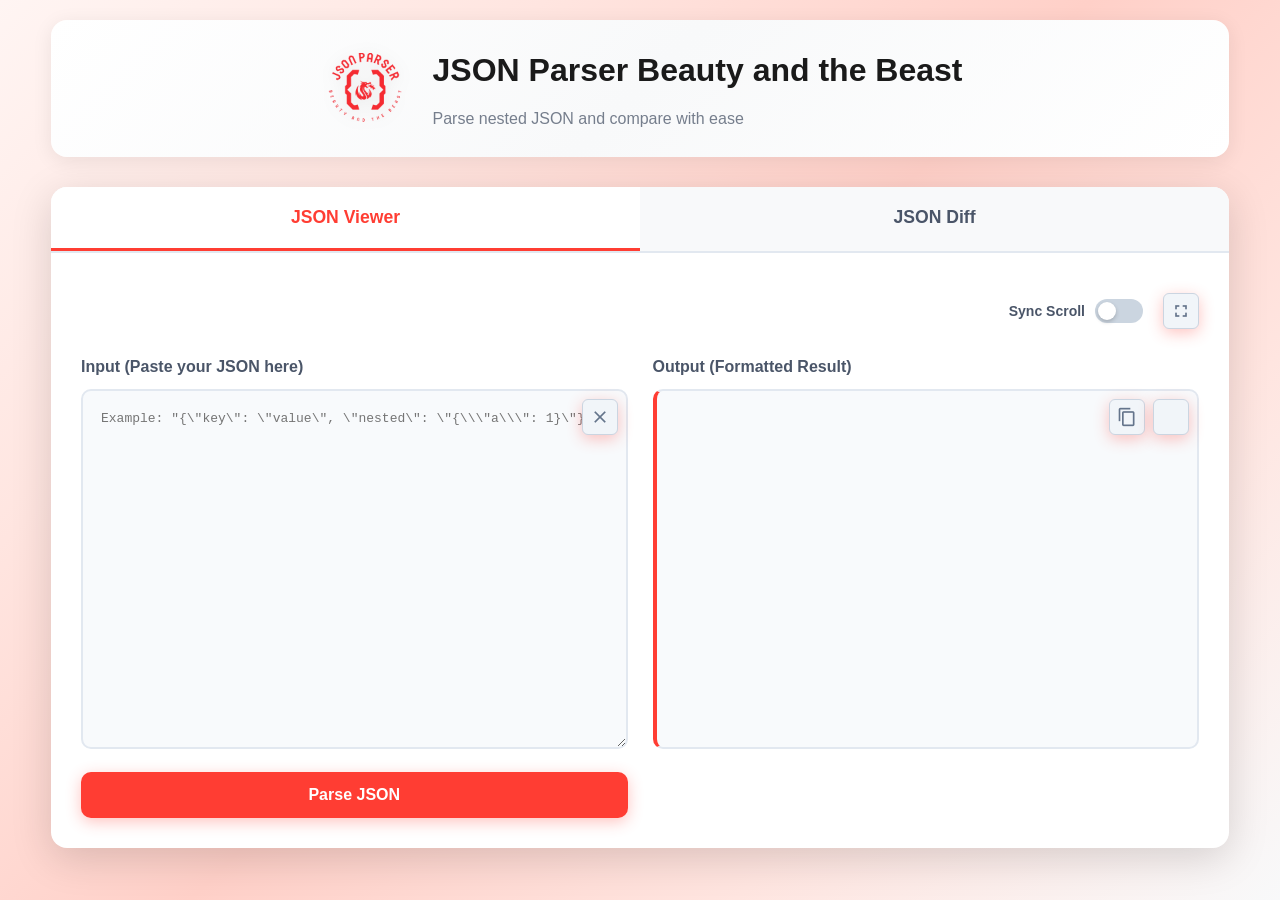
==== index.html @ 63f32619 "update: structure code" ====
<!DOCTYPE html>
<html lang="vi">
<head>
    <meta charset="UTF8">
    <meta name="viewport" content="width=device-width, initial-scale=1.0">
    <title>JSON Parser Beauty and the Beast</title>
    <link rel="icon" type="image/png" sizes="32x32" href="publics/favicon/favicon-32x32.png">
    <link rel="icon" type="image/png" sizes="16x16" href="publics/favicon/favicon-16x16.png">
    <link rel="apple-touch-icon" href="publics/favicon/apple-touch-icon.png">
    <link rel="manifest" href="publics/favicon/site.webmanifest">
    <link rel="stylesheet" href="https://fonts.googleapis.com/icon?family=Material+Icons">
    <link rel="stylesheet" href="publics/styles.css">
</head>
<body>

    <div class="header">
        <img src="publics/logo.png" alt="JSON Parser Logo" class="header-logo">
        <div class="header-text">
            <h1>JSON Parser Beauty and the Beast</h1>
            <p>Parse nested JSON and compare with ease</p>
        </div>
    </div>

    <div class="tabs-container">
        <div class="tabs-header">
            <button class="tab-button active" onclick="switchTab('viewer')">JSON Viewer</button>
            <button class="tab-button" onclick="switchTab('diff')">JSON Diff</button>
        </div>

        <!-- Tab 1: JSON Viewer -->
        <div id="tab-viewer" class="tab-content active">
        <div class="container-inner" id="jsonViewerContainer">

        <div class="sync-switch-container">
            <label class="sync-switch-label">
                Sync Scroll
            </label>
            <label class="sync-switch">
                <input type="checkbox" id="syncToggleViewer">
                <span class="sync-slider"></span>
            </label>
            <button class="fullscreen-btn" onclick="toggleFullscreen('jsonViewerContainer')" title="Toggle fullscreen">
                <span class="material-icons" id="fullscreenIconViewer">fullscreen</span>
            </button>
        </div>

        <div class="content">
            <div class="box">
                <h3 class="input-label">Input (Paste your JSON here)</h3>
                <div class="input-wrapper">
                    <div class="input-actions">
                        <button class="clear-btn" onclick="clearInput('jsonInput')" title="Clear input">
                            <span class="material-icons">clear</span>
                        </button>
                    </div>
                    <textarea id="jsonInput" rows="20"></textarea>
                </div>
                <button id="parseButton">Parse JSON</button>
                <div id="errorDisplayParser" class="error-display"></div>
            </div>

            <div class="box">
                <h3 class="output-label">Output (Formatted Result)</h3>
                <div class="output-wrapper">
                    <div class="action-buttons">
                        <button class="icon-btn" onclick="copyToClipboard('jsonOutput', this)" title="Copy to clipboard">
                            <span class="material-icons">content_copy</span>
                        </button>
                        <button class="icon-btn export-btn" onclick="exportToFile('jsonOutput', 'parsed-output.json')" title="Export to file">
                            <span class="material-icons">download</span>
                        </button>
                    </div>
                    <pre id="jsonOutput"></pre>
                </div>
            </div>
        </div>
        </div>
        </div>
        <!-- End Tab 1 -->

        <!-- Tab 2: JSON Diff -->
        <div id="tab-diff" class="tab-content">

    <div class="container" id="jsonDiffInputsContainer">
        <div class="sync-switch-container">
            <label class="sync-switch-label">
                Sync Scroll Inputs
            </label>
            <label class="sync-switch">
                <input type="checkbox" id="syncToggleInputs">
                <span class="sync-slider"></span>
            </label>
            <button class="fullscreen-btn" onclick="toggleFullscreen('jsonDiffInputsContainer')" title="Toggle fullscreen">
                <span class="material-icons" id="fullscreenIconDiffInputs">fullscreen</span>
            </button>
        </div>

        <div class="content">
            <div class="box">
                <h3 class="input-label">JSON A (Original)</h3>
                <div class="input-wrapper">
                    <div class="input-actions">
                        <button class="clear-btn" onclick="clearInput('jsonInputA')" title="Clear input">
                            <span class="material-icons">clear</span>
                        </button>
                    </div>
                    <textarea id="jsonInputA" rows="15"></textarea>
                </div>
            </div>

            <div class="box">
                <h3 class="input-label">JSON B (Compare)</h3>
                <div class="input-wrapper">
                    <div class="input-actions">
                        <button class="clear-btn" onclick="clearInput('jsonInputB')" title="Clear input">
                            <span class="material-icons">clear</span>
                        </button>
                    </div>
                    <textarea id="jsonInputB" rows="15"></textarea>
                </div>
            </div>
        </div>

        <button id="compareButton">Compare A and B</button>
        <div id="errorDisplayDiff" class="error-display"></div>
    </div>

    <div class="container" id="jsonDiffOutputsContainer">
        <div class="sync-switch-container">
            <label class="sync-switch-label">
                Sync Scroll Outputs
            </label>
            <label class="sync-switch">
                <input type="checkbox" id="syncToggleOutputs">
                <span class="sync-slider"></span>
            </label>
            <button class="fullscreen-btn" onclick="toggleFullscreen('jsonDiffOutputsContainer')" title="Toggle fullscreen">
                <span class="material-icons" id="fullscreenIconDiffOutputs">fullscreen</span>
            </button>
        </div>

        <div class="content">
            <div class="box">
                <h3 class="output-label">JSON A (Parsed)</h3>
                <div class="output-wrapper">
                    <div class="action-buttons">
                        <button class="icon-btn" onclick="copyToClipboard('jsonParsedA', this)" title="Copy to clipboard">
                            <span class="material-icons">content_copy</span>
                        </button>
                        <button class="icon-btn export-btn" onclick="exportToFile('jsonParsedA', 'json-a-parsed.json')" title="Export to file">
                            <span class="material-icons">download</span>
                        </button>
                    </div>
                    <pre id="jsonParsedA"></pre>
                </div>
            </div>

            <div class="box">
                <h3 class="output-label">JSON B (Parsed)</h3>
                <div class="output-wrapper">
                    <div class="action-buttons">
                        <button class="icon-btn" onclick="copyToClipboard('jsonParsedB', this)" title="Copy to clipboard">
                            <span class="material-icons">content_copy</span>
                        </button>
                        <button class="icon-btn export-btn" onclick="exportToFile('jsonParsedB', 'json-b-parsed.json')" title="Export to file">
                            <span class="material-icons">download</span>
                        </button>
                    </div>
                    <pre id="jsonParsedB"></pre>
                </div>
            </div>
        </div>

        <div class="box" style="margin-top: 20px;">
            <h3 class="diff-label">Comparison Result</h3>
            <div class="output-wrapper">
                <div class="action-buttons">
                    <button class="icon-btn" onclick="copyToClipboard('jsonDiffOutput', this)" title="Copy to clipboard">
                        <span class="material-icons">content_copy</span>
                    </button>
                    <button class="icon-btn export-btn" onclick="exportToFile('jsonDiffOutput', 'diff-result.txt')" title="Export to file">
                        <span class="material-icons">download</span>
                    </button>
                </div>
                <pre id="jsonDiffOutput"></pre>
            </div>
        </div>

    </div>
        </div>
        <!-- End Tab 2 -->

    </div>
    <!-- End tabs-container -->

    <script src="publics/script.js"></script>
</body>
</html>
---- publics/styles.css ----
* {
    margin: 0;
    padding: 0;
    box-sizing: border-box;
}

body {
    font-family: -apple-system, BlinkMacSystemFont, "Segoe UI", Roboto, "Helvetica Neue", Arial, sans-serif;
    background: linear-gradient(135deg, #fff5f3 0%, #ffe5e0 25%, #ffd0c8 50%, #ffe5e0 75%, #f8f9fa 100%);
    background-attachment: fixed;
    min-height: 100vh;
    padding: 20px;
    color: #1a1a1a;
    line-height: 1.6;
}

.header {
    color: #1a1a1a;
    margin-bottom: 30px;
    animation: fadeInDown 0.6s ease;
    padding: 25px 30px;
    background: linear-gradient(135deg, #ffffff 0%, #f8f9fa 50%, #ffffff 100%);
    border-radius: 16px;
    box-shadow: 0 4px 20px rgba(0,0,0,0.08);
    max-width: 1600px;
    width: 95%;
    margin-left: auto;
    margin-right: auto;
    display: flex;
    flex-direction: row;
    align-items: center;
    justify-content: center;
    gap: 25px;
}

.header-logo {
    height: 70px;
    width: auto;
    flex-shrink: 0;
    filter: drop-shadow(0 2px 8px rgba(0,0,0,0.1));
}

.header-text {
    display: flex;
    flex-direction: column;
    gap: 5px;
}

.header h1 {
    font-size: 2em;
    font-weight: 700;
    margin-bottom: 5px;
    text-shadow: none;
    margin-top: 0;
    text-align: left;
}

.header p {
    font-size: 1em;
    opacity: 0.75;
    color: #4a5568;
    margin: 0;
    font-weight: 500;
    text-align: left;
}

.container {
    width: 95%;
    max-width: 1600px;
    margin: 0 auto 30px auto;
    background: #fff;
    padding: 30px;
    border-radius: 16px;
    box-shadow: 0 10px 40px rgba(0,0,0,0.15);
    animation: fadeInUp 0.6s ease;
}

/* Tabs Styling */
.tabs-container {
    width: 95%;
    max-width: 1600px;
    margin: 0 auto 30px auto;
    background: #fff;
    border-radius: 16px;
    box-shadow: 0 10px 40px rgba(0,0,0,0.15);
    animation: fadeInUp 0.6s ease;
    overflow: hidden;
}

.tabs-header {
    display: flex;
    background: #f8f9fa;
    border-bottom: 2px solid #e2e8f0;
}

.tab-button {
    flex: 1;
    padding: 20px 30px;
    background: transparent;
    border: none;
    border-bottom: 3px solid transparent;
    cursor: pointer;
    font-size: 1.1em;
    font-weight: 600;
    color: #4a5568;
    transition: all 0.3s ease;
    margin: 0;
    border-radius: 0;
    box-shadow: none;
    width: auto;
    display: flex;
    align-items: center;
    justify-content: center;
    gap: 10px;
}

.tab-button:hover {
    background: rgba(255, 61, 51, 0.05);
    color: #ff3d33;
    transform: none;
    box-shadow: none;
}

.tab-button.active {
    background: #fff;
    color: #ff3d33;
    border-bottom-color: #ff3d33;
}

.tab-content {
    display: none;
    padding: 0;
}

.tab-content.active {
    display: block;
}

.container-inner {
    padding: 30px;
}

.tab-content .container {
    margin: 0;
    box-shadow: none;
    border-radius: 0;
}

h2 {
    color: #1a1a1a;
    font-size: 1.8em;
    margin-bottom: 25px;
    padding-bottom: 15px;
    border-bottom: 3px solid #ff3d33;
    display: flex;
    align-items: center;
    gap: 12px;
}

h3 {
    color: #4a5568;
    font-size: 1em;
    font-weight: 600;
    margin-bottom: 10px;
    display: flex;
    align-items: center;
    gap: 8px;
}

.content {
    display: flex;
    flex-wrap: wrap;
    gap: 25px;
}

.box {
    flex: 1;
    min-width: 300px;
    display: flex;
    flex-direction: column;
    position: relative;
}

.input-wrapper {
    position: relative;
}

.input-actions {
    position: absolute;
    top: 10px;
    right: 10px;
    z-index: 10;
}

.clear-btn {
    padding: 8px;
    background: #f1f5f9;
    color: #64748b;
    border: 1px solid #cbd5e1;
    border-radius: 6px;
    cursor: pointer;
    font-size: 20px;
    transition: all 0.2s ease;
    margin: 0;
    width: 36px;
    height: 36px;
    display: flex;
    align-items: center;
    justify-content: center;
}

.clear-btn .material-icons {
    font-size: 20px;
}

.clear-btn:hover {
    background: #e2e8f0;
    border-color: #94a3b8;
    color: #475569;
}

.clear-btn:active {
    transform: scale(0.95);
}

/* Sync Scroll Toggle Switch */
.sync-switch-container {
    display: flex;
    align-items: center;
    justify-content: flex-end;
    gap: 10px;
    margin-bottom: 15px;
    padding: 10px 0;
}

.sync-switch-label {
    font-size: 14px;
    font-weight: 600;
    color: #4a5568;
    display: flex;
    align-items: center;
    gap: 6px;
}

.sync-switch {
    position: relative;
    display: inline-block;
    width: 48px;
    height: 24px;
}

.sync-switch input {
    opacity: 0;
    width: 0;
    height: 0;
}

.sync-slider {
    position: absolute;
    cursor: pointer;
    top: 0;
    left: 0;
    right: 0;
    bottom: 0;
    background-color: #cbd5e0;
    transition: 0.3s;
    border-radius: 24px;
}

.sync-slider:before {
    position: absolute;
    content: "";
    height: 18px;
    width: 18px;
    left: 3px;
    bottom: 3px;
    background-color: white;
    transition: 0.3s;
    border-radius: 50%;
    box-shadow: 0 2px 4px rgba(0,0,0,0.2);
}

.sync-switch input:checked + .sync-slider {
    background: #ff3d33;
}

.sync-switch input:checked + .sync-slider:before {
    transform: translateX(24px);
}

.sync-slider:hover {
    opacity: 0.9;
}

/* Fullscreen Mode */
.fullscreen-mode {
    position: fixed !important;
    top: 0;
    left: 0;
    width: 100% !important;
    height: 100vh !important;
    max-width: 100% !important;
    z-index: 9999;
    background: #fff;
    padding: 20px !important;
    margin: 0 !important;
    overflow-y: auto;
    animation: fadeIn 0.3s ease;
}

.fullscreen-mode .content {
    height: calc(100vh - 150px);
}

.fullscreen-mode textarea,
.fullscreen-mode pre {
    height: calc(100vh - 200px) !important;
    min-height: calc(100vh - 200px) !important;
}

.fullscreen-btn {
    padding: 8px;
    background: #f1f5f9;
    color: #64748b;
    border: 1px solid #cbd5e1;
    border-radius: 6px;
    cursor: pointer;
    font-size: 20px;
    transition: all 0.2s ease;
    margin: 0;
    margin-left: 10px;
    width: 36px;
    height: 36px;
    display: flex;
    align-items: center;
    justify-content: center;
}

.fullscreen-btn .material-icons {
    font-size: 20px;
}

.fullscreen-btn:hover {
    background: #e2e8f0;
    border-color: #94a3b8;
    color: #475569;
}

.fullscreen-btn:active {
    transform: scale(0.95);
}

@keyframes fadeIn {
    from {
        opacity: 0;
    }
    to {
        opacity: 1;
    }
}

.output-wrapper {
    position: relative;
}

.action-buttons {
    position: absolute;
    top: 10px;
    right: 10px;
    display: flex;
    gap: 8px;
    z-index: 10;
}

.icon-btn {
    padding: 8px;
    background: #f1f5f9;
    color: #64748b;
    border: 1px solid #cbd5e1;
    border-radius: 6px;
    cursor: pointer;
    font-size: 20px;
    transition: all 0.2s ease;
    margin: 0;
    width: 36px;
    height: 36px;
    display: flex;
    align-items: center;
    justify-content: center;
}

.icon-btn .material-icons {
    font-size: 20px;
}

.icon-btn:hover {
    background: #e2e8f0;
    border-color: #94a3b8;
    color: #475569;
}

.icon-btn:active {
    transform: scale(0.95);
}

.icon-btn.success {
    background: rgba(16, 185, 129, 0.1);
    border-color: rgba(16, 185, 129, 0.3);
    color: #10b981;
}


textarea, pre {
    width: 100%;
    height: 40vh;
    min-height: 250px;
    padding: 18px;
    border: 2px solid #e2e8f0;
    border-radius: 10px;
    font-family: 'JetBrains Mono', Consolas, 'Courier New', monospace;
    font-size: 13px;
    line-height: 1.6;
    transition: all 0.3s ease;
    background: #f8fafc;
}

textarea {
    resize: vertical;
    color: #2d3748;
}

textarea:focus {
    outline: none;
    border-color: #ff3d33;
    box-shadow: 0 0 0 3px rgba(255, 61, 51, 0.1);
    background: #fff;
}

pre {
    overflow: auto;
    white-space: pre-wrap;
    word-wrap: break-word;
    border-left: 4px solid #ff3d33;
    color: #1a1a1a;
}

/* JSON Syntax Highlighting */
.json-key {
    color: #0e61cb;
    font-weight: 600;
}

.json-string {
    color: #059669;
}

.json-number {
    color: #ff6b35;
}

.json-boolean {
    color: #9b72cf;
    font-weight: 600;
}

.json-null {
    color: #9b72cf;
    font-weight: 600;
}

/* Style riêng cho các output của Diff */
#jsonParsedA, #jsonParsedB {
    min-height: 300px;
    background: linear-gradient(to bottom, #f8fafc, #ffffff);
}

#jsonDiffOutput {
    min-height: 150px;
    background: linear-gradient(to bottom, #fffbeb, #ffffff);
    border-left-color: #f59e0b;
}

button {
    display: block;
    width: 100%;
    padding: 14px 24px;
    background: #ff3d33;
    color: white;
    border: none;
    border-radius: 10px;
    cursor: pointer;
    font-size: 16px;
    font-weight: 600;
    margin-top: 15px;
    transition: all 0.2s ease;
    box-shadow: 0 4px 15px rgba(255, 61, 51, 0.3);
}

button:hover {
    background: #e02a20;
    transform: translateY(-1px);
    box-shadow: 0 6px 20px rgba(255, 61, 51, 0.4);
}

button:active {
    transform: scale(0.98);
}

#compareButton {
    background: #ff3d33;
    box-shadow: 0 4px 15px rgba(255, 61, 51, 0.3);
}

.error-display {
    color: #dc2626;
    font-weight: 600;
    margin-top: 12px;
    min-height: 1.2em;
    padding: 10px 15px;
    background: #fee2e2;
    border-radius: 8px;
    border-left: 4px solid #dc2626;
    display: none;
}

.error-display:not(:empty) {
    display: block;
    animation: shake 0.4s ease;
}

.success-display {
    color: #059669;
    font-weight: 600;
    margin-top: 12px;
    padding: 10px 15px;
    background: #d1fae5;
    border-radius: 8px;
    border-left: 4px solid #059669;
}

hr {
    border: 0;
    height: 1px;
    background: linear-gradient(to right, transparent, rgba(0,0,0,0.1), transparent);
    margin: 50px 0;
}

/* Diff styling */
.diff-added {
    color: #059669;
    background: #d1fae5;
    padding: 2px 6px;
    border-radius: 4px;
    font-weight: 600;
}

.diff-removed {
    color: #dc2626;
    background: #fee2e2;
    padding: 2px 6px;
    border-radius: 4px;
    font-weight: 600;
}

.diff-changed {
    color: #d97706;
    background: #fef3c7;
    padding: 2px 6px;
    border-radius: 4px;
    font-weight: 600;
}

/* Loading animation */
@keyframes spin {
    to { transform: rotate(360deg); }
}

.loading {
    display: inline-block;
    width: 16px;
    height: 16px;
    border: 2px solid rgba(255,255,255,0.3);
    border-top-color: white;
    border-radius: 50%;
    animation: spin 0.6s linear infinite;
    margin-left: 10px;
    vertical-align: middle;
}

/* Animations */
@keyframes fadeInUp {
    from {
        opacity: 0;
        transform: translateY(30px);
    }
    to {
        opacity: 1;
        transform: translateY(0);
    }
}

@keyframes fadeInDown {
    from {
        opacity: 0;
        transform: translateY(-30px);
    }
    to {
        opacity: 1;
        transform: translateY(0);
    }
}

@keyframes shake {
    0%, 100% { transform: translateX(0); }
    25% { transform: translateX(-10px); }
    75% { transform: translateX(10px); }
}

/* Responsive */
@media (max-width: 768px) {
    body {
        padding: 10px;
    }

    .header {
        padding: 20px 15px;
        gap: 15px;
        margin-bottom: 20px;
        flex-direction: column;
    }

    .header-logo {
        height: 50px;
    }

    .header-text {
        text-align: center;
    }

    .header h1 {
        font-size: 1.5em;
        text-align: center;
    }

    .header p {
        font-size: 0.9em;
        text-align: center;
    }

    .container, .container-inner {
        padding: 20px;
    }

    .tab-button {
        padding: 16px 20px;
        font-size: 0.95em;
    }

    h2 {
        font-size: 1.4em;
    }

    textarea, pre {
        font-size: 12px;
        padding: 14px;
    }

    .action-buttons {
        top: 8px;
        right: 8px;
        gap: 6px;
    }

    .icon-btn, .clear-btn, .fullscreen-btn {
        padding: 6px;
        width: 32px;
        height: 32px;
        font-size: 18px;
    }

    .icon-btn .material-icons,
    .clear-btn .material-icons,
    .fullscreen-btn .material-icons {
        font-size: 18px;
    }

    button:not(.tab-button):not(.icon-btn):not(.clear-btn):not(.fullscreen-btn) {
        padding: 12px 20px;
        font-size: 15px;
    }
}

@media (max-width: 480px) {
    .header {
        padding: 18px 12px;
        gap: 12px;
        margin-bottom: 15px;
        flex-direction: column;
    }

    .header-logo {
        height: 45px;
    }

    .header-text {
        text-align: center;
    }

    .header h1 {
        font-size: 1.3em;
        text-align: center;
    }

    .header p {
        font-size: 0.85em;
        text-align: center;
    }

    .action-buttons {
        flex-direction: column;
    }
}
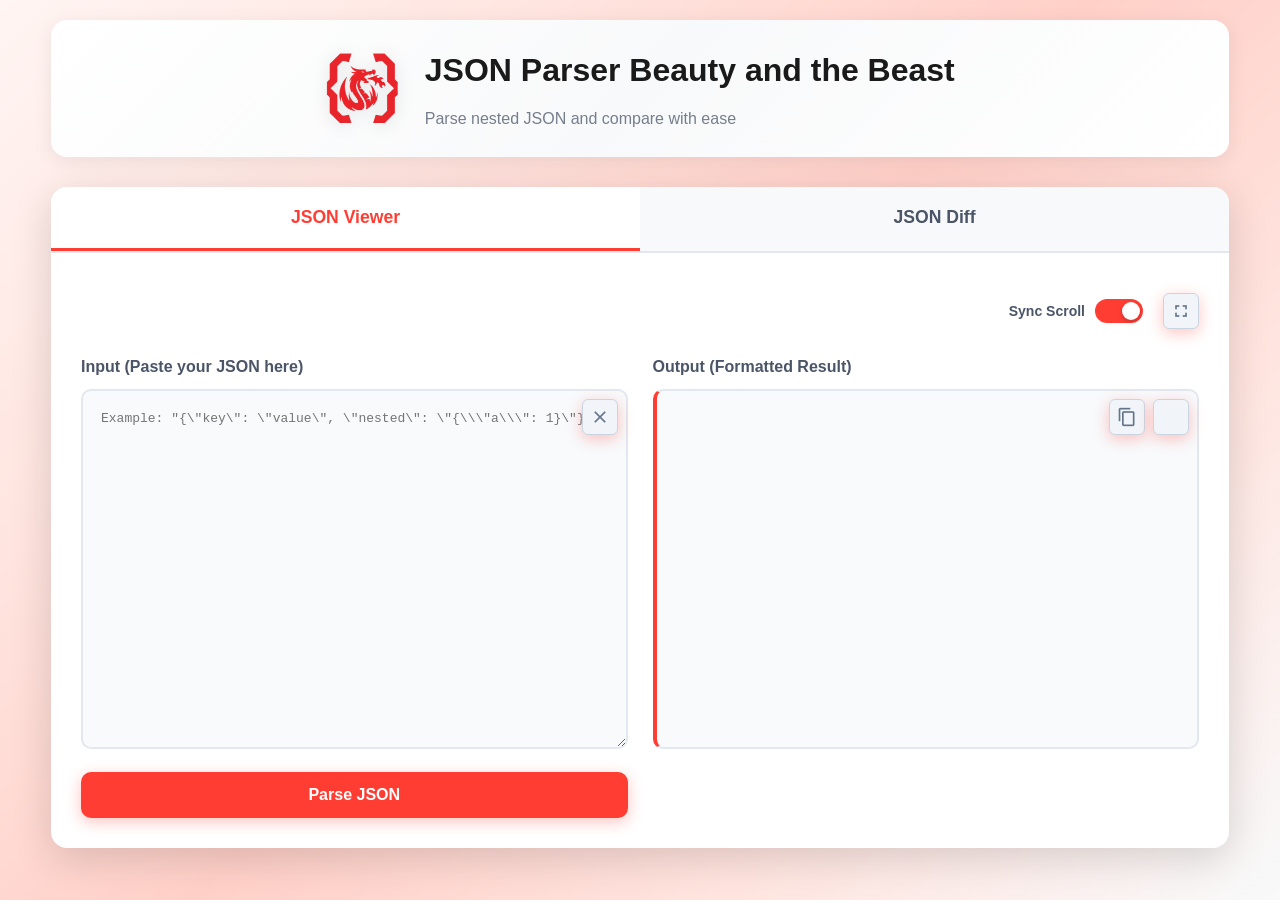
==== commit d1c78bb5: "update the logo and enable sync scroll" ====
--- a/index.html
+++ b/index.html
@@ -36,7 +36,7 @@
                 Sync Scroll
             </label>
             <label class="sync-switch">
-                <input type="checkbox" id="syncToggleViewer">
+                <input type="checkbox" id="syncToggleViewer" checked>
                 <span class="sync-slider"></span>
             </label>
             <button class="fullscreen-btn" onclick="toggleFullscreen('jsonViewerContainer')" title="Toggle fullscreen">
@@ -87,7 +87,7 @@
                 Sync Scroll Inputs
             </label>
             <label class="sync-switch">
-                <input type="checkbox" id="syncToggleInputs">
+                <input type="checkbox" id="syncToggleInputs" checked>
                 <span class="sync-slider"></span>
             </label>
             <button class="fullscreen-btn" onclick="toggleFullscreen('jsonDiffInputsContainer')" title="Toggle fullscreen">
@@ -128,10 +128,10 @@
     <div class="container" id="jsonDiffOutputsContainer">
         <div class="sync-switch-container">
             <label class="sync-switch-label">
-                Sync Scroll Outputs
+                Sync Scroll
             </label>
             <label class="sync-switch">
-                <input type="checkbox" id="syncToggleOutputs">
+                <input type="checkbox" id="syncToggleOutputs" checked>
                 <span class="sync-slider"></span>
             </label>
             <button class="fullscreen-btn" onclick="toggleFullscreen('jsonDiffOutputsContainer')" title="Toggle fullscreen">
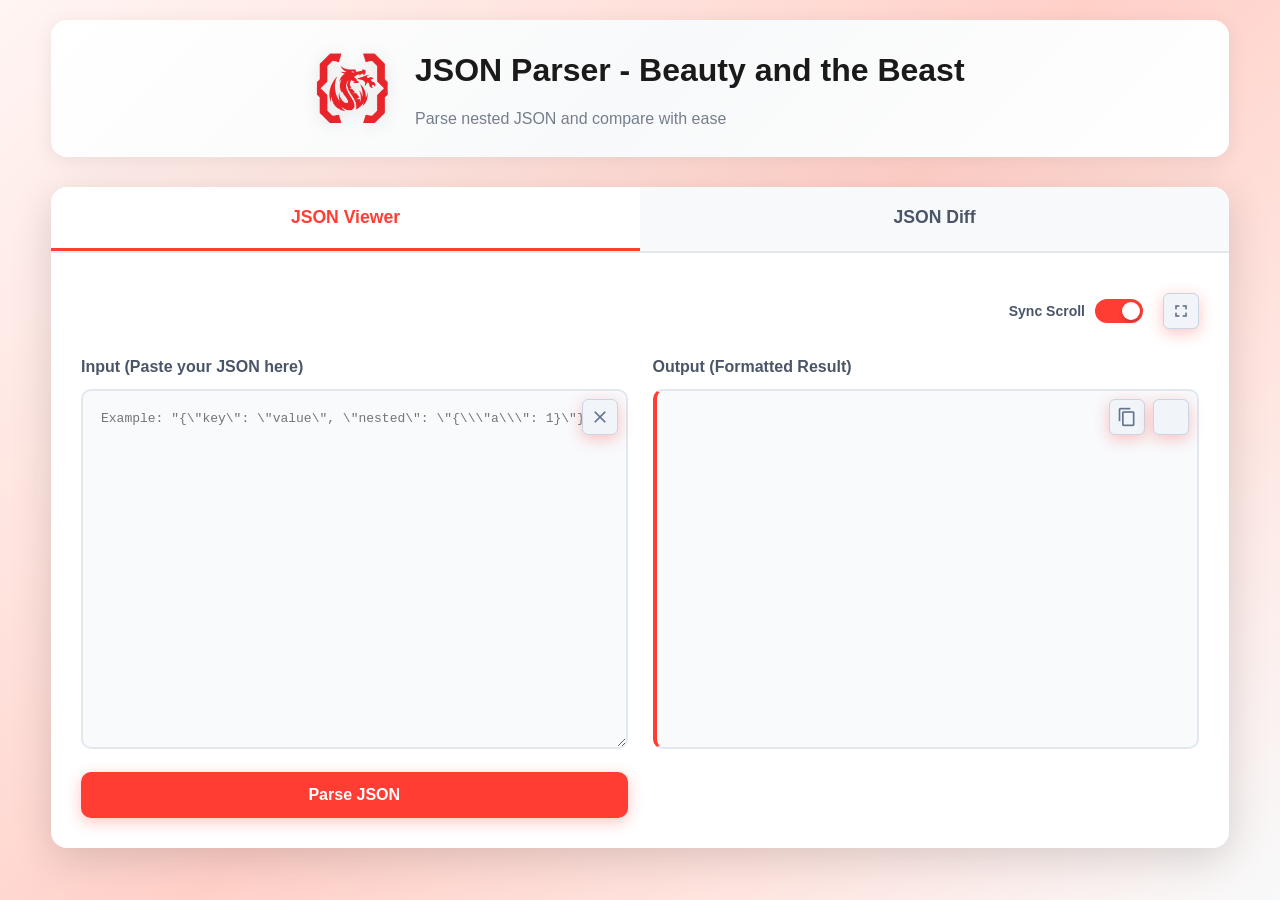
==== commit ef34e467: "update: store data to storage local" ====
--- a/index.html
+++ b/index.html
@@ -3,7 +3,7 @@
 <head>
     <meta charset="UTF8">
     <meta name="viewport" content="width=device-width, initial-scale=1.0">
-    <title>JSON Parser Beauty and the Beast</title>
+    <title>JSON Parser - Beauty and the Beast</title>
     <link rel="icon" type="image/png" sizes="32x32" href="publics/favicon/favicon-32x32.png">
     <link rel="icon" type="image/png" sizes="16x16" href="publics/favicon/favicon-16x16.png">
     <link rel="apple-touch-icon" href="publics/favicon/apple-touch-icon.png">
@@ -16,7 +16,7 @@
     <div class="header">
         <img src="publics/logo.png" alt="JSON Parser Logo" class="header-logo">
         <div class="header-text">
-            <h1>JSON Parser Beauty and the Beast</h1>
+            <h1>JSON Parser - Beauty and the Beast</h1>
             <p>Parse nested JSON and compare with ease</p>
         </div>
     </div>
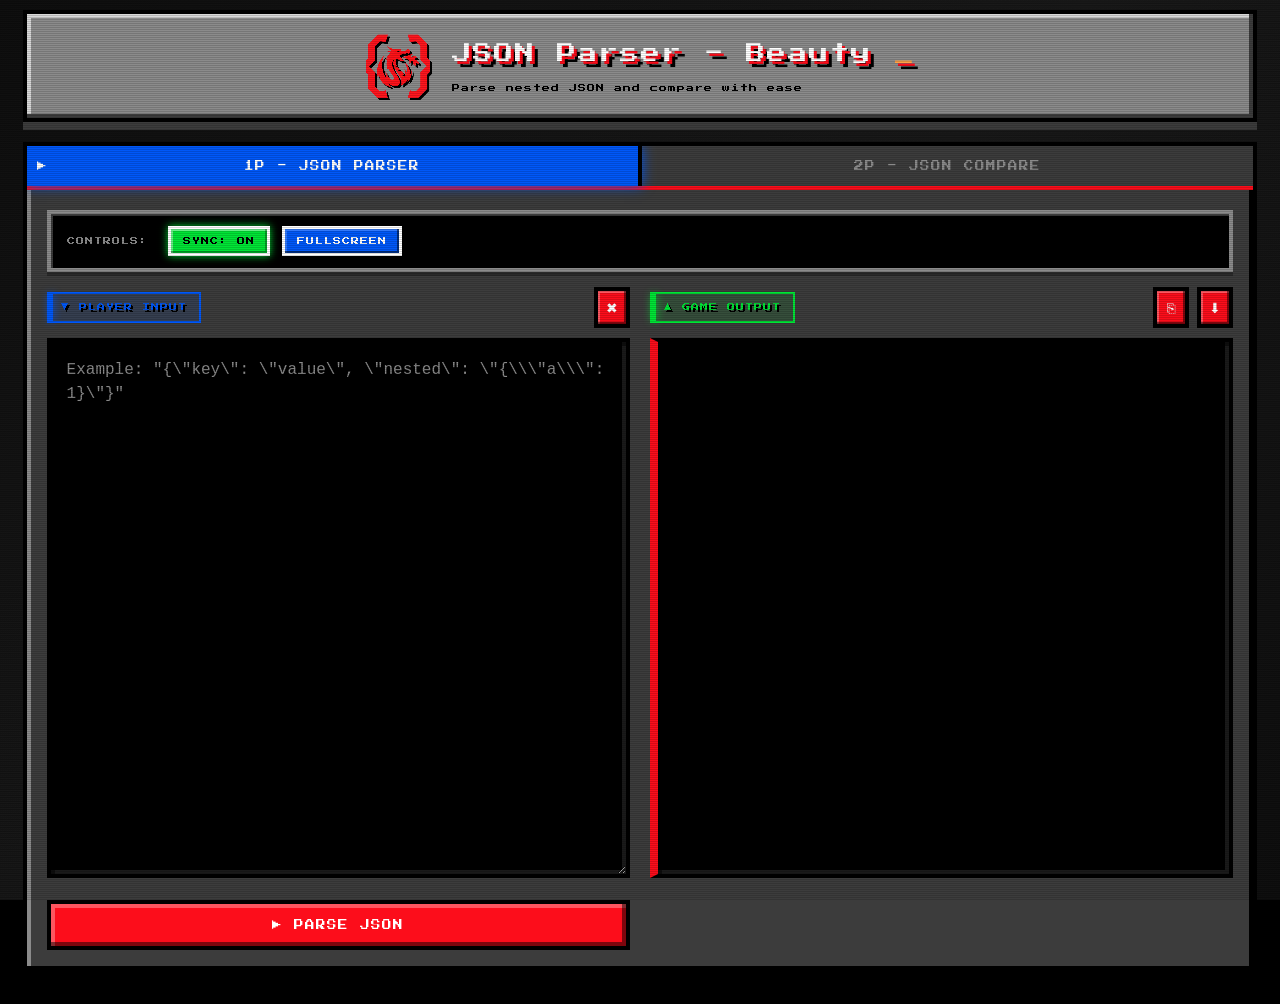
==== commit bd1b7fc4: "update style nintendo" ====
--- a/index.html
+++ b/index.html
@@ -8,7 +8,6 @@
     <link rel="icon" type="image/png" sizes="16x16" href="publics/favicon/favicon-16x16.png">
     <link rel="apple-touch-icon" href="publics/favicon/apple-touch-icon.png">
     <link rel="manifest" href="publics/favicon/site.webmanifest">
-    <link rel="stylesheet" href="https://fonts.googleapis.com/icon?family=Material+Icons">
     <link rel="stylesheet" href="publics/styles.css">
 </head>
 <body>
@@ -16,60 +15,58 @@
     <div class="header">
         <img src="publics/logo.png" alt="JSON Parser Logo" class="header-logo">
         <div class="header-text">
-            <h1>JSON Parser - Beauty and the Beast</h1>
+            <h1>
+                <span id="typewriter-text"></span><span class="typing-cursor">_</span>
+            </h1>
             <p>Parse nested JSON and compare with ease</p>
         </div>
     </div>
 
     <div class="tabs-container">
         <div class="tabs-header">
-            <button class="tab-button active" onclick="switchTab('viewer')">JSON Viewer</button>
-            <button class="tab-button" onclick="switchTab('diff')">JSON Diff</button>
+            <button class="tab-button tab-1p active" onclick="switchTab('viewer')">1P - JSON PARSER</button>
+            <button class="tab-button tab-2p" onclick="switchTab('diff')">2P - JSON COMPARE</button>
         </div>
 
         <!-- Tab 1: JSON Viewer -->
         <div id="tab-viewer" class="tab-content active">
         <div class="container-inner" id="jsonViewerContainer">
 
-        <div class="sync-switch-container">
-            <label class="sync-switch-label">
-                Sync Scroll
-            </label>
-            <label class="sync-switch">
-                <input type="checkbox" id="syncToggleViewer" checked>
-                <span class="sync-slider"></span>
-            </label>
-            <button class="fullscreen-btn" onclick="toggleFullscreen('jsonViewerContainer')" title="Toggle fullscreen">
-                <span class="material-icons" id="fullscreenIconViewer">fullscreen</span>
+        <div class="control-panel">
+            <span class="control-label">CONTROLS:</span>
+            <button class="control-btn sync-btn active" id="syncBtnViewer" onclick="toggleSync('syncToggleViewer', this)" title="Toggle synchronized scrolling">
+                SYNC: ON
             </button>
+            <button class="control-btn fullscreen-btn-ctrl" onclick="toggleFullscreen('jsonViewerContainer')" title="Toggle fullscreen mode">
+                FULLSCREEN
+            </button>
+            <input type="checkbox" id="syncToggleViewer" checked style="display: none;">
         </div>
 
         <div class="content">
             <div class="box">
-                <h3 class="input-label">Input (Paste your JSON here)</h3>
+                <div class="box-header">
+                    <h3 class="input-label">▼ PLAYER INPUT</h3>
+                    <div class="input-actions">
+                        <button class="clear-btn" onclick="clearInput('jsonInput')" title="Clear input">✖</button>
+                    </div>
+                </div>
                 <div class="input-wrapper">
-                    <div class="input-actions">
-                        <button class="clear-btn" onclick="clearInput('jsonInput')" title="Clear input">
-                            <span class="material-icons">clear</span>
-                        </button>
-                    </div>
                     <textarea id="jsonInput" rows="20"></textarea>
                 </div>
-                <button id="parseButton">Parse JSON</button>
+                <button id="parseButton">▶ PARSE JSON</button>
                 <div id="errorDisplayParser" class="error-display"></div>
             </div>
 
             <div class="box">
-                <h3 class="output-label">Output (Formatted Result)</h3>
+                <div class="box-header">
+                    <h3 class="output-label">▲ GAME OUTPUT</h3>
+                    <div class="action-buttons">
+                        <button class="icon-btn" onclick="copyToClipboard('jsonOutput', this)" title="Copy to clipboard">⎘</button>
+                        <button class="icon-btn export-btn" onclick="exportToFile('jsonOutput', 'parsed-output.json')" title="Export to file">⬇</button>
+                    </div>
+                </div>
                 <div class="output-wrapper">
-                    <div class="action-buttons">
-                        <button class="icon-btn" onclick="copyToClipboard('jsonOutput', this)" title="Copy to clipboard">
-                            <span class="material-icons">content_copy</span>
-                        </button>
-                        <button class="icon-btn export-btn" onclick="exportToFile('jsonOutput', 'parsed-output.json')" title="Export to file">
-                            <span class="material-icons">download</span>
-                        </button>
-                    </div>
                     <pre id="jsonOutput"></pre>
                 </div>
             </div>
@@ -82,106 +79,96 @@
         <div id="tab-diff" class="tab-content">
 
     <div class="container" id="jsonDiffInputsContainer">
-        <div class="sync-switch-container">
-            <label class="sync-switch-label">
-                Sync Scroll Inputs
-            </label>
-            <label class="sync-switch">
-                <input type="checkbox" id="syncToggleInputs" checked>
-                <span class="sync-slider"></span>
-            </label>
-            <button class="fullscreen-btn" onclick="toggleFullscreen('jsonDiffInputsContainer')" title="Toggle fullscreen">
-                <span class="material-icons" id="fullscreenIconDiffInputs">fullscreen</span>
+        <div class="control-panel">
+            <span class="control-label">CONTROLS:</span>
+            <button class="control-btn sync-btn active" id="syncBtnInputs" onclick="toggleSync('syncToggleInputs', this)" title="Toggle synchronized scrolling">
+                SYNC: ON
             </button>
+            <button class="control-btn fullscreen-btn-ctrl" onclick="toggleFullscreen('jsonDiffInputsContainer')" title="Toggle fullscreen mode">
+                FULLSCREEN
+            </button>
+            <input type="checkbox" id="syncToggleInputs" checked style="display: none;">
         </div>
 
         <div class="content">
             <div class="box">
-                <h3 class="input-label">JSON A (Original)</h3>
+                <div class="box-header">
+                    <h3 class="input-label">◀ FILE A [ORIGINAL]</h3>
+                    <div class="input-actions">
+                        <button class="clear-btn" onclick="clearInput('jsonInputA')" title="Clear input">✖</button>
+                    </div>
+                </div>
                 <div class="input-wrapper">
-                    <div class="input-actions">
-                        <button class="clear-btn" onclick="clearInput('jsonInputA')" title="Clear input">
-                            <span class="material-icons">clear</span>
-                        </button>
-                    </div>
                     <textarea id="jsonInputA" rows="15"></textarea>
                 </div>
             </div>
 
             <div class="box">
-                <h3 class="input-label">JSON B (Compare)</h3>
+                <div class="box-header">
+                    <h3 class="input-label">▶ FILE B [COMPARE]</h3>
+                    <div class="input-actions">
+                        <button class="clear-btn" onclick="clearInput('jsonInputB')" title="Clear input">✖</button>
+                    </div>
+                </div>
                 <div class="input-wrapper">
-                    <div class="input-actions">
-                        <button class="clear-btn" onclick="clearInput('jsonInputB')" title="Clear input">
-                            <span class="material-icons">clear</span>
-                        </button>
-                    </div>
                     <textarea id="jsonInputB" rows="15"></textarea>
                 </div>
             </div>
         </div>
 
-        <button id="compareButton">Compare A and B</button>
+        <button id="compareButton">⚔ COMPARE A vs B</button>
         <div id="errorDisplayDiff" class="error-display"></div>
     </div>
 
     <div class="container" id="jsonDiffOutputsContainer">
-        <div class="sync-switch-container">
-            <label class="sync-switch-label">
-                Sync Scroll
-            </label>
-            <label class="sync-switch">
-                <input type="checkbox" id="syncToggleOutputs" checked>
-                <span class="sync-slider"></span>
-            </label>
-            <button class="fullscreen-btn" onclick="toggleFullscreen('jsonDiffOutputsContainer')" title="Toggle fullscreen">
-                <span class="material-icons" id="fullscreenIconDiffOutputs">fullscreen</span>
+        <div class="control-panel">
+            <span class="control-label">CONTROLS:</span>
+            <button class="control-btn sync-btn active" id="syncBtnOutputs" onclick="toggleSync('syncToggleOutputs', this)" title="Toggle synchronized scrolling">
+                SYNC: ON
             </button>
+            <button class="control-btn fullscreen-btn-ctrl" onclick="toggleFullscreen('jsonDiffOutputsContainer')" title="Toggle fullscreen mode">
+                FULLSCREEN
+            </button>
+            <input type="checkbox" id="syncToggleOutputs" checked style="display: none;">
         </div>
 
         <div class="content">
             <div class="box">
-                <h3 class="output-label">JSON A (Parsed)</h3>
+                <div class="box-header">
+                    <h3 class="output-label">★ FILE A [PARSED]</h3>
+                    <div class="action-buttons">
+                        <button class="icon-btn" onclick="copyToClipboard('jsonParsedA', this)" title="Copy to clipboard">⎘</button>
+                        <button class="icon-btn export-btn" onclick="exportToFile('jsonParsedA', 'json-a-parsed.json')" title="Export to file">⬇</button>
+                    </div>
+                </div>
                 <div class="output-wrapper">
-                    <div class="action-buttons">
-                        <button class="icon-btn" onclick="copyToClipboard('jsonParsedA', this)" title="Copy to clipboard">
-                            <span class="material-icons">content_copy</span>
-                        </button>
-                        <button class="icon-btn export-btn" onclick="exportToFile('jsonParsedA', 'json-a-parsed.json')" title="Export to file">
-                            <span class="material-icons">download</span>
-                        </button>
-                    </div>
                     <pre id="jsonParsedA"></pre>
                 </div>
             </div>
 
             <div class="box">
-                <h3 class="output-label">JSON B (Parsed)</h3>
+                <div class="box-header">
+                    <h3 class="output-label">★ FILE B [PARSED]</h3>
+                    <div class="action-buttons">
+                        <button class="icon-btn" onclick="copyToClipboard('jsonParsedB', this)" title="Copy to clipboard">⎘</button>
+                        <button class="icon-btn export-btn" onclick="exportToFile('jsonParsedB', 'json-b-parsed.json')" title="Export to file">⬇</button>
+                    </div>
+                </div>
                 <div class="output-wrapper">
-                    <div class="action-buttons">
-                        <button class="icon-btn" onclick="copyToClipboard('jsonParsedB', this)" title="Copy to clipboard">
-                            <span class="material-icons">content_copy</span>
-                        </button>
-                        <button class="icon-btn export-btn" onclick="exportToFile('jsonParsedB', 'json-b-parsed.json')" title="Export to file">
-                            <span class="material-icons">download</span>
-                        </button>
-                    </div>
                     <pre id="jsonParsedB"></pre>
                 </div>
             </div>
         </div>
 
         <div class="box" style="margin-top: 20px;">
-            <h3 class="diff-label">Comparison Result</h3>
+            <div class="box-header">
+                <h3 class="diff-label">⚔ DIFF REPORT</h3>
+                <div class="action-buttons">
+                    <button class="icon-btn" onclick="copyToClipboard('jsonDiffOutput', this)" title="Copy to clipboard">⎘</button>
+                    <button class="icon-btn export-btn" onclick="exportToFile('jsonDiffOutput', 'diff-result.txt')" title="Export to file">⬇</button>
+                </div>
+            </div>
             <div class="output-wrapper">
-                <div class="action-buttons">
-                    <button class="icon-btn" onclick="copyToClipboard('jsonDiffOutput', this)" title="Copy to clipboard">
-                        <span class="material-icons">content_copy</span>
-                    </button>
-                    <button class="icon-btn export-btn" onclick="exportToFile('jsonDiffOutput', 'diff-result.txt')" title="Export to file">
-                        <span class="material-icons">download</span>
-                    </button>
-                </div>
                 <pre id="jsonDiffOutput"></pre>
             </div>
         </div>
--- a/publics/styles.css
+++ b/publics/styles.css
@@ -1,130 +1,240 @@
+/* ===========================================
+   8-BIT NINTENDO STYLE - JSON PARSER
+   =========================================== */
+
+@import url('https://fonts.googleapis.com/css2?family=Press+Start+2P&display=swap');
+
 * {
     margin: 0;
     padding: 0;
     box-sizing: border-box;
 }
 
+:root {
+    /* NES Color Palette */
+    --nes-red: #FC0D1B;
+    --nes-blue: #0058F8;
+    --nes-green: #00E436;
+    --nes-yellow: #FFA347;
+    --nes-white: #FFFFFF;
+    --nes-black: #000000;
+    --nes-gray: #8B8B8B;
+    --nes-dark-gray: #3C3C3C;
+    --nes-light-gray: #D8D8D8;
+}
+
 body {
-    font-family: -apple-system, BlinkMacSystemFont, "Segoe UI", Roboto, "Helvetica Neue", Arial, sans-serif;
-    background: linear-gradient(135deg, #fff5f3 0%, #ffe5e0 25%, #ffd0c8 50%, #ffe5e0 75%, #f8f9fa 100%);
+    font-family: 'Press Start 2P', cursive;
+    background: var(--nes-black);
+    background-image:
+        repeating-linear-gradient(
+            0deg,
+            rgba(0, 0, 0, 0.15) 0px,
+            transparent 1px,
+            transparent 2px,
+            rgba(0, 0, 0, 0.15) 3px
+        ),
+        linear-gradient(135deg, #0f0f0f 0%, #1a1a1a 50%, #0f0f0f 100%);
     background-attachment: fixed;
     min-height: 100vh;
+    padding: 10px;
+    color: var(--nes-white);
+    line-height: 1.8;
+    image-rendering: pixelated;
+    image-rendering: -moz-crisp-edges;
+    image-rendering: crisp-edges;
+}
+
+/* Scanline Effect */
+body::before {
+    content: "";
+    position: fixed;
+    top: 0;
+    left: 0;
+    width: 100%;
+    height: 100%;
+    background: repeating-linear-gradient(
+        0deg,
+        rgba(0, 0, 0, 0.15),
+        rgba(0, 0, 0, 0.15) 1px,
+        transparent 1px,
+        transparent 2px
+    );
+    pointer-events: none;
+    z-index: 9999;
+}
+
+/* Header - Game Cartridge Style */
+.header {
+    color: var(--nes-white);
+    margin-bottom: 20px;
+    animation: slideDown 0.5s ease;
     padding: 20px;
-    color: #1a1a1a;
-    line-height: 1.6;
-}
-
-.header {
-    color: #1a1a1a;
-    margin-bottom: 30px;
-    animation: fadeInDown 0.6s ease;
-    padding: 25px 30px;
-    background: linear-gradient(135deg, #ffffff 0%, #f8f9fa 50%, #ffffff 100%);
-    border-radius: 16px;
-    box-shadow: 0 4px 20px rgba(0,0,0,0.08);
-    max-width: 1600px;
-    width: 95%;
+    background: var(--nes-gray);
+    border: 4px solid var(--nes-black);
+    box-shadow:
+        inset -4px -4px 0px var(--nes-dark-gray),
+        inset 4px 4px 0px var(--nes-light-gray),
+        0 8px 0 var(--nes-dark-gray);
+    max-width: 2400px;
+    width: 98%;
     margin-left: auto;
     margin-right: auto;
     display: flex;
     flex-direction: row;
     align-items: center;
     justify-content: center;
-    gap: 25px;
+    gap: 20px;
 }
 
 .header-logo {
-    height: 70px;
+    height: 64px;
     width: auto;
     flex-shrink: 0;
-    filter: drop-shadow(0 2px 8px rgba(0,0,0,0.1));
+    filter:
+        contrast(1.2)
+        brightness(1.1)
+        drop-shadow(2px 2px 0 var(--nes-black));
+    image-rendering: pixelated;
 }
 
 .header-text {
     display: flex;
     flex-direction: column;
-    gap: 5px;
+    gap: 10px;
 }
 
 .header h1 {
-    font-size: 2em;
-    font-weight: 700;
-    margin-bottom: 5px;
-    text-shadow: none;
-    margin-top: 0;
+    font-size: 1.2em;
+    font-weight: 400;
+    margin: 0;
+    text-shadow:
+        3px 3px 0px var(--nes-red),
+        6px 6px 0px var(--nes-black);
     text-align: left;
+    color: var(--nes-white);
+    letter-spacing: 2px;
+    min-height: 1.5em;
+}
+
+/* Typing Cursor Animation */
+.typing-cursor {
+    color: var(--nes-yellow);
+    animation: cursorBlink 0.7s infinite;
+    margin-left: 2px;
+}
+
+@keyframes cursorBlink {
+    0%, 49% { opacity: 1; }
+    50%, 100% { opacity: 0; }
 }
 
 .header p {
-    font-size: 1em;
-    opacity: 0.75;
-    color: #4a5568;
+    font-size: 0.5em;
+    color: var(--nes-black);
     margin: 0;
-    font-weight: 500;
+    font-weight: 400;
     text-align: left;
-}
-
+    letter-spacing: 1px;
+}
+
+/* Container - CRT Screen Style */
 .container {
-    width: 95%;
-    max-width: 1600px;
-    margin: 0 auto 30px auto;
-    background: #fff;
-    padding: 30px;
-    border-radius: 16px;
-    box-shadow: 0 10px 40px rgba(0,0,0,0.15);
-    animation: fadeInUp 0.6s ease;
-}
-
-/* Tabs Styling */
+    width: 98%;
+    max-width: 2400px;
+    margin: 0 auto 20px auto;
+    background: var(--nes-dark-gray);
+    padding: 20px;
+    border: 4px solid var(--nes-black);
+    box-shadow:
+        inset -4px -4px 0px var(--nes-black),
+        inset 4px 4px 0px var(--nes-gray),
+        0 8px 0 var(--nes-black);
+    animation: slideUp 0.5s ease;
+}
+
+/* Tabs - Game Menu Style */
 .tabs-container {
-    width: 95%;
-    max-width: 1600px;
-    margin: 0 auto 30px auto;
-    background: #fff;
-    border-radius: 16px;
-    box-shadow: 0 10px 40px rgba(0,0,0,0.15);
-    animation: fadeInUp 0.6s ease;
+    width: 98%;
+    max-width: 2400px;
+    margin: 0 auto 20px auto;
+    background: var(--nes-dark-gray);
+    border: 4px solid var(--nes-black);
+    box-shadow:
+        inset -4px -4px 0px var(--nes-black),
+        inset 4px 4px 0px var(--nes-gray),
+        0 8px 0 var(--nes-black);
+    animation: slideUp 0.5s ease;
     overflow: hidden;
 }
 
 .tabs-header {
     display: flex;
-    background: #f8f9fa;
-    border-bottom: 2px solid #e2e8f0;
+    background: var(--nes-black);
+    border-bottom: 4px solid var(--nes-red);
 }
 
 .tab-button {
     flex: 1;
-    padding: 20px 30px;
-    background: transparent;
+    padding: 15px 20px;
+    background: var(--nes-dark-gray);
     border: none;
-    border-bottom: 3px solid transparent;
+    border-right: 4px solid var(--nes-black);
     cursor: pointer;
-    font-size: 1.1em;
-    font-weight: 600;
-    color: #4a5568;
-    transition: all 0.3s ease;
+    font-size: 0.6em;
+    font-weight: 400;
+    font-family: 'Press Start 2P', cursive;
+    color: var(--nes-gray);
+    transition: all 0.1s ease;
     margin: 0;
-    border-radius: 0;
-    box-shadow: none;
-    width: auto;
     display: flex;
     align-items: center;
     justify-content: center;
     gap: 10px;
+    letter-spacing: 1px;
+}
+
+.tab-button:last-child {
+    border-right: none;
 }
 
 .tab-button:hover {
-    background: rgba(255, 61, 51, 0.05);
-    color: #ff3d33;
-    transform: none;
-    box-shadow: none;
+    background: var(--nes-black);
+    color: var(--nes-white);
 }
 
 .tab-button.active {
-    background: #fff;
-    color: #ff3d33;
-    border-bottom-color: #ff3d33;
+    background: var(--nes-red);
+    color: var(--nes-white);
+    position: relative;
+}
+
+.tab-button.active::before {
+    content: "▶";
+    position: absolute;
+    left: 10px;
+    animation: blink 1s infinite;
+}
+
+/* 1P/2P Color Coding */
+.tab-1p.active {
+    background: var(--nes-blue);
+    border-bottom-color: var(--nes-blue);
+    box-shadow: 0 0 12px var(--nes-blue);
+}
+
+.tab-1p.active:hover {
+    background: #0070ff;
+}
+
+.tab-2p.active {
+    background: var(--nes-red);
+    border-bottom-color: var(--nes-red);
+    box-shadow: 0 0 12px var(--nes-red);
+}
+
+.tab-2p.active:hover {
+    background: #ff1a1a;
 }
 
 .tab-content {
@@ -137,40 +247,104 @@
 }
 
 .container-inner {
-    padding: 30px;
+    padding: 20px;
 }
 
 .tab-content .container {
     margin: 0;
     box-shadow: none;
-    border-radius: 0;
-}
-
+    border: none;
+}
+
+/* Headings - Pixel Style */
 h2 {
-    color: #1a1a1a;
-    font-size: 1.8em;
-    margin-bottom: 25px;
-    padding-bottom: 15px;
-    border-bottom: 3px solid #ff3d33;
+    color: var(--nes-white);
+    font-size: 1em;
+    margin-bottom: 20px;
+    padding-bottom: 10px;
+    border-bottom: 4px solid var(--nes-red);
     display: flex;
     align-items: center;
-    gap: 12px;
+    gap: 10px;
+    letter-spacing: 1px;
 }
 
 h3 {
-    color: #4a5568;
-    font-size: 1em;
-    font-weight: 600;
-    margin-bottom: 10px;
+    color: var(--nes-yellow);
+    font-size: 0.5em;
+    font-weight: 400;
+    margin: 0;
     display: flex;
     align-items: center;
     gap: 8px;
+    letter-spacing: 1px;
+    text-shadow: 2px 2px 0 var(--nes-black);
+    flex-shrink: 0;
+    padding: 6px 12px;
+    background: rgba(0, 0, 0, 0.3);
+    border: 2px solid var(--nes-dark-gray);
+    position: relative;
+}
+
+/* Title Color Coding - Gaming Style */
+.input-label {
+    color: var(--nes-blue);
+    border-color: var(--nes-blue);
+    background: rgba(0, 88, 248, 0.1);
+    text-shadow: 2px 2px 0 var(--nes-black);
+}
+
+.input-label::before {
+    content: "";
+    position: absolute;
+    left: 0;
+    top: 0;
+    bottom: 0;
+    width: 4px;
+    background: var(--nes-blue);
+    box-shadow: 0 0 8px var(--nes-blue);
+}
+
+.output-label {
+    color: var(--nes-green);
+    border-color: var(--nes-green);
+    background: rgba(0, 228, 54, 0.1);
+    text-shadow: 2px 2px 0 var(--nes-black);
+}
+
+.output-label::before {
+    content: "";
+    position: absolute;
+    left: 0;
+    top: 0;
+    bottom: 0;
+    width: 4px;
+    background: var(--nes-green);
+    box-shadow: 0 0 8px var(--nes-green);
+}
+
+.diff-label {
+    color: var(--nes-yellow);
+    border-color: var(--nes-red);
+    background: rgba(252, 13, 27, 0.1);
+    text-shadow: 2px 2px 0 var(--nes-black);
+}
+
+.diff-label::before {
+    content: "";
+    position: absolute;
+    left: 0;
+    top: 0;
+    bottom: 0;
+    width: 4px;
+    background: var(--nes-red);
+    box-shadow: 0 0 8px var(--nes-red);
 }
 
 .content {
     display: flex;
     flex-wrap: wrap;
-    gap: 25px;
+    gap: 20px;
 }
 
 .box {
@@ -181,115 +355,150 @@
     position: relative;
 }
 
+/* Box Header - Contains h3 and action buttons */
+.box-header {
+    display: flex;
+    justify-content: space-between;
+    align-items: center;
+    margin-bottom: 10px;
+    gap: 10px;
+}
+
+/* Input/Output Wrappers */
 .input-wrapper {
     position: relative;
 }
 
 .input-actions {
-    position: absolute;
-    top: 10px;
-    right: 10px;
-    z-index: 10;
-}
-
-.clear-btn {
+    display: flex;
+    gap: 8px;
+}
+
+/* Buttons - NES Controller Style */
+.clear-btn,
+.icon-btn,
+.fullscreen-btn {
     padding: 8px;
-    background: #f1f5f9;
-    color: #64748b;
-    border: 1px solid #cbd5e1;
-    border-radius: 6px;
+    background: var(--nes-red);
+    color: var(--nes-white);
+    border: 4px solid var(--nes-black);
     cursor: pointer;
-    font-size: 20px;
-    transition: all 0.2s ease;
+    font-size: 14px;
+    font-family: 'Press Start 2P', cursive;
+    transition: all 0.1s ease;
     margin: 0;
-    width: 36px;
-    height: 36px;
+    min-width: 36px;
+    min-height: 36px;
     display: flex;
     align-items: center;
     justify-content: center;
-}
-
-.clear-btn .material-icons {
-    font-size: 20px;
-}
-
-.clear-btn:hover {
-    background: #e2e8f0;
-    border-color: #94a3b8;
-    color: #475569;
-}
-
-.clear-btn:active {
-    transform: scale(0.95);
-}
-
-/* Sync Scroll Toggle Switch */
-.sync-switch-container {
+    box-shadow:
+        inset -2px -2px 0px rgba(0,0,0,0.5),
+        inset 2px 2px 0px rgba(255,255,255,0.3);
+}
+
+.clear-btn:hover,
+.icon-btn:hover,
+.fullscreen-btn:hover {
+    background: var(--nes-blue);
+    transform: translate(2px, 2px);
+    box-shadow:
+        inset -2px -2px 0px rgba(0,0,0,0.7),
+        inset 2px 2px 0px rgba(255,255,255,0.2);
+}
+
+.clear-btn:active,
+.icon-btn:active,
+.fullscreen-btn:active {
+    transform: translate(3px, 3px);
+    box-shadow:
+        inset -1px -1px 0px rgba(0,0,0,0.8),
+        inset 1px 1px 0px rgba(255,255,255,0.1);
+}
+
+.icon-btn.success {
+    background: var(--nes-green);
+    animation: blink 0.5s;
+}
+
+/* Control Panel - NES Menu Style */
+.control-panel {
     display: flex;
     align-items: center;
-    justify-content: flex-end;
-    gap: 10px;
+    justify-content: flex-start;
+    gap: 12px;
     margin-bottom: 15px;
-    padding: 10px 0;
-}
-
-.sync-switch-label {
-    font-size: 14px;
-    font-weight: 600;
-    color: #4a5568;
-    display: flex;
-    align-items: center;
-    gap: 6px;
-}
-
-.sync-switch {
-    position: relative;
-    display: inline-block;
-    width: 48px;
-    height: 24px;
-}
-
-.sync-switch input {
-    opacity: 0;
-    width: 0;
-    height: 0;
-}
-
-.sync-slider {
-    position: absolute;
+    padding: 12px 16px;
+    background: var(--nes-black);
+    border: 4px solid var(--nes-gray);
+    box-shadow:
+        inset 2px 2px 0px var(--nes-dark-gray),
+        0 4px 0 rgba(0,0,0,0.3);
+    flex-wrap: wrap;
+}
+
+.control-label {
+    font-family: 'Press Start 2P', cursive;
+    font-size: 0.5em;
+    color: var(--nes-gray);
+    letter-spacing: 1px;
+    margin-right: 8px;
+}
+
+.control-btn {
+    font-family: 'Press Start 2P', cursive;
+    font-size: 0.5em;
+    padding: 8px 12px;
+    background: var(--nes-dark-gray);
+    color: var(--nes-white);
+    border: 3px solid var(--nes-gray);
     cursor: pointer;
-    top: 0;
-    left: 0;
-    right: 0;
-    bottom: 0;
-    background-color: #cbd5e0;
-    transition: 0.3s;
-    border-radius: 24px;
-}
-
-.sync-slider:before {
-    position: absolute;
-    content: "";
-    height: 18px;
-    width: 18px;
-    left: 3px;
-    bottom: 3px;
-    background-color: white;
-    transition: 0.3s;
-    border-radius: 50%;
-    box-shadow: 0 2px 4px rgba(0,0,0,0.2);
-}
-
-.sync-switch input:checked + .sync-slider {
-    background: #ff3d33;
-}
-
-.sync-switch input:checked + .sync-slider:before {
-    transform: translateX(24px);
-}
-
-.sync-slider:hover {
-    opacity: 0.9;
+    letter-spacing: 1px;
+    transition: all 0.1s ease;
+    box-shadow:
+        inset -2px -2px 0px rgba(0,0,0,0.5),
+        inset 2px 2px 0px rgba(255,255,255,0.2);
+    white-space: nowrap;
+}
+
+.control-btn:hover {
+    background: var(--nes-gray);
+    border-color: var(--nes-white);
+    transform: translate(1px, 1px);
+}
+
+.control-btn:active {
+    transform: translate(2px, 2px);
+    box-shadow:
+        inset -1px -1px 0px rgba(0,0,0,0.7),
+        inset 1px 1px 0px rgba(255,255,255,0.1);
+}
+
+.sync-btn.active {
+    background: var(--nes-green);
+    color: var(--nes-black);
+    border-color: var(--nes-white);
+    box-shadow:
+        inset -2px -2px 0px rgba(0,0,0,0.3),
+        inset 2px 2px 0px rgba(255,255,255,0.4),
+        0 0 8px var(--nes-green);
+}
+
+.sync-btn.active:hover {
+    background: var(--nes-yellow);
+}
+
+.fullscreen-btn-ctrl {
+    background: var(--nes-blue);
+    border-color: var(--nes-white);
+}
+
+.fullscreen-btn-ctrl:hover {
+    background: var(--nes-red);
+    box-shadow:
+        inset -2px -2px 0px rgba(0,0,0,0.5),
+        inset 2px 2px 0px rgba(255,255,255,0.3),
+        0 0 8px var(--nes-red);
 }
 
 /* Fullscreen Mode */
@@ -301,7 +510,7 @@
     height: 100vh !important;
     max-width: 100% !important;
     z-index: 9999;
-    background: #fff;
+    background: var(--nes-dark-gray);
     padding: 20px !important;
     margin: 0 !important;
     overflow-y: auto;
@@ -318,280 +527,231 @@
     min-height: calc(100vh - 200px) !important;
 }
 
-.fullscreen-btn {
-    padding: 8px;
-    background: #f1f5f9;
-    color: #64748b;
-    border: 1px solid #cbd5e1;
-    border-radius: 6px;
-    cursor: pointer;
-    font-size: 20px;
-    transition: all 0.2s ease;
-    margin: 0;
-    margin-left: 10px;
-    width: 36px;
-    height: 36px;
-    display: flex;
-    align-items: center;
-    justify-content: center;
-}
-
-.fullscreen-btn .material-icons {
-    font-size: 20px;
-}
-
-.fullscreen-btn:hover {
-    background: #e2e8f0;
-    border-color: #94a3b8;
-    color: #475569;
-}
-
-.fullscreen-btn:active {
-    transform: scale(0.95);
-}
-
-@keyframes fadeIn {
-    from {
-        opacity: 0;
-    }
-    to {
-        opacity: 1;
-    }
-}
-
+/* Action Buttons */
 .output-wrapper {
     position: relative;
 }
 
 .action-buttons {
-    position: absolute;
-    top: 10px;
-    right: 10px;
     display: flex;
     gap: 8px;
-    z-index: 10;
-}
-
-.icon-btn {
-    padding: 8px;
-    background: #f1f5f9;
-    color: #64748b;
-    border: 1px solid #cbd5e1;
-    border-radius: 6px;
-    cursor: pointer;
-    font-size: 20px;
-    transition: all 0.2s ease;
-    margin: 0;
-    width: 36px;
-    height: 36px;
-    display: flex;
-    align-items: center;
-    justify-content: center;
-}
-
-.icon-btn .material-icons {
-    font-size: 20px;
-}
-
-.icon-btn:hover {
-    background: #e2e8f0;
-    border-color: #94a3b8;
-    color: #475569;
-}
-
-.icon-btn:active {
-    transform: scale(0.95);
-}
-
-.icon-btn.success {
-    background: rgba(16, 185, 129, 0.1);
-    border-color: rgba(16, 185, 129, 0.3);
-    color: #10b981;
-}
-
-
+    flex-shrink: 0;
+}
+
+/* Textarea & Pre - Terminal Screen Style */
 textarea, pre {
     width: 100%;
-    height: 40vh;
-    min-height: 250px;
-    padding: 18px;
-    border: 2px solid #e2e8f0;
-    border-radius: 10px;
-    font-family: 'JetBrains Mono', Consolas, 'Courier New', monospace;
-    font-size: 13px;
-    line-height: 1.6;
-    transition: all 0.3s ease;
-    background: #f8fafc;
+    height: 60vh;
+    min-height: 400px;
+    padding: 16px;
+    border: 4px solid var(--nes-black);
+    font-family: 'Courier New', monospace;
+    font-size: 16px;
+    line-height: 1.5;
+    transition: all 0.1s ease;
+    background: var(--nes-black);
+    color: var(--nes-green);
+    box-shadow:
+        inset 4px 4px 0px rgba(0,0,0,0.5),
+        inset -4px -4px 0px rgba(255,255,255,0.1);
 }
 
 textarea {
     resize: vertical;
-    color: #2d3748;
 }
 
 textarea:focus {
     outline: none;
-    border-color: #ff3d33;
-    box-shadow: 0 0 0 3px rgba(255, 61, 51, 0.1);
-    background: #fff;
+    border-color: var(--nes-red);
+    box-shadow:
+        inset 4px 4px 0px rgba(0,0,0,0.5),
+        inset -4px -4px 0px rgba(255,255,255,0.1),
+        0 0 0 4px var(--nes-red);
+}
+
+textarea::placeholder {
+    color: var(--nes-gray);
+    opacity: 1;
 }
 
 pre {
     overflow: auto;
     white-space: pre-wrap;
     word-wrap: break-word;
-    border-left: 4px solid #ff3d33;
-    color: #1a1a1a;
-}
-
-/* JSON Syntax Highlighting */
+    border-left: 8px solid var(--nes-red);
+}
+
+/* JSON Syntax Highlighting - Pixel Colors */
 .json-key {
-    color: #0e61cb;
-    font-weight: 600;
+    color: var(--nes-blue);
+    font-weight: 700;
 }
 
 .json-string {
-    color: #059669;
+    color: var(--nes-green);
 }
 
 .json-number {
-    color: #ff6b35;
+    color: var(--nes-yellow);
 }
 
 .json-boolean {
-    color: #9b72cf;
-    font-weight: 600;
+    color: var(--nes-red);
+    font-weight: 700;
 }
 
 .json-null {
-    color: #9b72cf;
-    font-weight: 600;
-}
-
-/* Style riêng cho các output của Diff */
+    color: var(--nes-gray);
+    font-weight: 700;
+}
+
+/* Diff Output Styles */
 #jsonParsedA, #jsonParsedB {
     min-height: 300px;
-    background: linear-gradient(to bottom, #f8fafc, #ffffff);
+    background: var(--nes-black);
 }
 
 #jsonDiffOutput {
     min-height: 150px;
-    background: linear-gradient(to bottom, #fffbeb, #ffffff);
-    border-left-color: #f59e0b;
-}
-
-button {
+    background: var(--nes-black);
+    border-left-color: var(--nes-yellow);
+    color: var(--nes-white);
+}
+
+/* Main Action Buttons - Power Button Style */
+#parseButton,
+#compareButton {
     display: block;
     width: 100%;
-    padding: 14px 24px;
-    background: #ff3d33;
-    color: white;
-    border: none;
-    border-radius: 10px;
+    padding: 16px 24px;
+    background: var(--nes-red);
+    color: var(--nes-white);
+    border: 4px solid var(--nes-black);
     cursor: pointer;
-    font-size: 16px;
-    font-weight: 600;
+    font-size: 0.6em;
+    font-weight: 400;
+    font-family: 'Press Start 2P', cursive;
     margin-top: 15px;
-    transition: all 0.2s ease;
-    box-shadow: 0 4px 15px rgba(255, 61, 51, 0.3);
-}
-
-button:hover {
-    background: #e02a20;
-    transform: translateY(-1px);
-    box-shadow: 0 6px 20px rgba(255, 61, 51, 0.4);
-}
-
-button:active {
-    transform: scale(0.98);
-}
-
-#compareButton {
-    background: #ff3d33;
-    box-shadow: 0 4px 15px rgba(255, 61, 51, 0.3);
-}
-
+    transition: all 0.1s ease;
+    box-shadow:
+        inset -4px -4px 0px rgba(0,0,0,0.5),
+        inset 4px 4px 0px rgba(255,255,255,0.3),
+        0 6px 0 var(--nes-dark-gray);
+    letter-spacing: 1px;
+}
+
+#parseButton:hover,
+#compareButton:hover {
+    background: var(--nes-blue);
+    transform: translateY(2px);
+    box-shadow:
+        inset -4px -4px 0px rgba(0,0,0,0.7),
+        inset 4px 4px 0px rgba(255,255,255,0.2),
+        0 4px 0 var(--nes-dark-gray);
+}
+
+#parseButton:active,
+#compareButton:active {
+    transform: translateY(6px);
+    box-shadow:
+        inset -2px -2px 0px rgba(0,0,0,0.8),
+        inset 2px 2px 0px rgba(255,255,255,0.1);
+}
+
+/* Error Display - Game Over Style */
 .error-display {
-    color: #dc2626;
-    font-weight: 600;
+    color: var(--nes-white);
+    font-weight: 400;
     margin-top: 12px;
     min-height: 1.2em;
-    padding: 10px 15px;
-    background: #fee2e2;
-    border-radius: 8px;
-    border-left: 4px solid #dc2626;
+    padding: 12px 16px;
+    background: var(--nes-red);
+    border: 4px solid var(--nes-black);
     display: none;
+    font-size: 0.5em;
+    letter-spacing: 1px;
+    box-shadow:
+        inset -2px -2px 0px rgba(0,0,0,0.5),
+        0 4px 0 var(--nes-dark-gray);
+    animation: blink 0.5s;
 }
 
 .error-display:not(:empty) {
     display: block;
-    animation: shake 0.4s ease;
-}
-
+}
+
+.error-display::before {
+    content: "⚠ ERROR ⚠ ";
+    display: block;
+    margin-bottom: 8px;
+    animation: blink 1s infinite;
+}
+
+/* Success Display - 1UP Style */
 .success-display {
-    color: #059669;
-    font-weight: 600;
+    color: var(--nes-white);
+    font-weight: 400;
     margin-top: 12px;
-    padding: 10px 15px;
-    background: #d1fae5;
-    border-radius: 8px;
-    border-left: 4px solid #059669;
+    padding: 12px 16px;
+    background: var(--nes-green);
+    border: 4px solid var(--nes-black);
+    font-size: 0.5em;
+    letter-spacing: 1px;
+    box-shadow:
+        inset -2px -2px 0px rgba(0,0,0,0.5),
+        0 4px 0 var(--nes-dark-gray);
+}
+
+.success-display::before {
+    content: "✓ SUCCESS! ";
+    display: inline;
+    margin-right: 8px;
 }
 
 hr {
     border: 0;
-    height: 1px;
-    background: linear-gradient(to right, transparent, rgba(0,0,0,0.1), transparent);
-    margin: 50px 0;
-}
-
-/* Diff styling */
+    height: 4px;
+    background: var(--nes-gray);
+    margin: 30px 0;
+    box-shadow: 0 2px 0 var(--nes-black);
+}
+
+/* Diff Styling - Power-up Colors */
 .diff-added {
-    color: #059669;
-    background: #d1fae5;
-    padding: 2px 6px;
-    border-radius: 4px;
-    font-weight: 600;
+    color: var(--nes-black);
+    background: var(--nes-green);
+    padding: 4px 8px;
+    border: 2px solid var(--nes-black);
+    font-weight: 400;
+    display: inline-block;
+    margin: 2px 0;
 }
 
 .diff-removed {
-    color: #dc2626;
-    background: #fee2e2;
-    padding: 2px 6px;
-    border-radius: 4px;
-    font-weight: 600;
+    color: var(--nes-white);
+    background: var(--nes-red);
+    padding: 4px 8px;
+    border: 2px solid var(--nes-black);
+    font-weight: 400;
+    display: inline-block;
+    margin: 2px 0;
 }
 
 .diff-changed {
-    color: #d97706;
-    background: #fef3c7;
-    padding: 2px 6px;
-    border-radius: 4px;
-    font-weight: 600;
-}
-
-/* Loading animation */
-@keyframes spin {
-    to { transform: rotate(360deg); }
-}
-
-.loading {
+    color: var(--nes-black);
+    background: var(--nes-yellow);
+    padding: 4px 8px;
+    border: 2px solid var(--nes-black);
+    font-weight: 400;
     display: inline-block;
-    width: 16px;
-    height: 16px;
-    border: 2px solid rgba(255,255,255,0.3);
-    border-top-color: white;
-    border-radius: 50%;
-    animation: spin 0.6s linear infinite;
-    margin-left: 10px;
-    vertical-align: middle;
+    margin: 2px 0;
 }
 
 /* Animations */
-@keyframes fadeInUp {
+@keyframes slideUp {
     from {
         opacity: 0;
-        transform: translateY(30px);
+        transform: translateY(20px);
     }
     to {
         opacity: 1;
@@ -599,10 +759,10 @@
     }
 }
 
-@keyframes fadeInDown {
+@keyframes slideDown {
     from {
         opacity: 0;
-        transform: translateY(-30px);
+        transform: translateY(-20px);
     }
     to {
         opacity: 1;
@@ -610,27 +770,31 @@
     }
 }
 
-@keyframes shake {
-    0%, 100% { transform: translateX(0); }
-    25% { transform: translateX(-10px); }
-    75% { transform: translateX(10px); }
-}
-
-/* Responsive */
+@keyframes blink {
+    0%, 49% { opacity: 1; }
+    50%, 100% { opacity: 0; }
+}
+
+@keyframes fadeIn {
+    from { opacity: 0; }
+    to { opacity: 1; }
+}
+
+/* Responsive - Game Boy Style */
 @media (max-width: 768px) {
     body {
         padding: 10px;
     }
 
     .header {
-        padding: 20px 15px;
+        padding: 15px;
         gap: 15px;
         margin-bottom: 20px;
         flex-direction: column;
     }
 
     .header-logo {
-        height: 50px;
+        height: 48px;
     }
 
     .header-text {
@@ -638,85 +802,137 @@
     }
 
     .header h1 {
-        font-size: 1.5em;
+        font-size: 0.8em;
         text-align: center;
+        text-shadow:
+            2px 2px 0px var(--nes-red),
+            4px 4px 0px var(--nes-black);
     }
 
     .header p {
-        font-size: 0.9em;
+        font-size: 0.4em;
         text-align: center;
     }
 
     .container, .container-inner {
-        padding: 20px;
+        padding: 15px;
     }
 
     .tab-button {
-        padding: 16px 20px;
-        font-size: 0.95em;
+        padding: 12px 15px;
+        font-size: 0.5em;
     }
 
     h2 {
-        font-size: 1.4em;
+        font-size: 0.7em;
+    }
+
+    h3 {
+        font-size: 0.4em;
+        padding: 5px 10px;
+    }
+
+    .box-header {
+        flex-wrap: wrap;
+    }
+
+    textarea, pre {
+        font-size: 14px;
+        padding: 12px;
+    }
+
+    #parseButton,
+    #compareButton {
+        padding: 12px 16px;
+        font-size: 0.5em;
+    }
+
+    .control-label {
+        font-size: 0.4em;
+    }
+
+    .control-btn {
+        font-size: 0.45em;
+        padding: 6px 10px;
+    }
+}
+
+@media (max-width: 480px) {
+    .header h1 {
+        font-size: 0.6em;
+        text-shadow:
+            2px 2px 0px var(--nes-red),
+            3px 3px 0px var(--nes-black);
+    }
+
+    .header p {
+        font-size: 0.35em;
+    }
+
+    h2 {
+        font-size: 0.6em;
+    }
+
+    h3 {
+        font-size: 0.35em;
+        padding: 4px 8px;
+        gap: 6px;
+    }
+
+    .box-header {
+        flex-wrap: wrap;
+        gap: 8px;
+    }
+
+    .tab-button {
+        font-size: 0.4em;
+        padding: 10px;
+    }
+
+    #parseButton,
+    #compareButton {
+        font-size: 0.45em;
     }
 
     textarea, pre {
         font-size: 12px;
-        padding: 14px;
-    }
-
-    .action-buttons {
-        top: 8px;
-        right: 8px;
-        gap: 6px;
-    }
-
-    .icon-btn, .clear-btn, .fullscreen-btn {
-        padding: 6px;
-        width: 32px;
-        height: 32px;
-        font-size: 18px;
-    }
-
-    .icon-btn .material-icons,
-    .clear-btn .material-icons,
-    .fullscreen-btn .material-icons {
-        font-size: 18px;
-    }
-
-    button:not(.tab-button):not(.icon-btn):not(.clear-btn):not(.fullscreen-btn) {
-        padding: 12px 20px;
-        font-size: 15px;
-    }
-}
-
-@media (max-width: 480px) {
-    .header {
-        padding: 18px 12px;
-        gap: 12px;
-        margin-bottom: 15px;
-        flex-direction: column;
-    }
-
-    .header-logo {
-        height: 45px;
-    }
-
-    .header-text {
-        text-align: center;
-    }
-
-    .header h1 {
-        font-size: 1.3em;
-        text-align: center;
-    }
-
-    .header p {
-        font-size: 0.85em;
-        text-align: center;
-    }
-
-    .action-buttons {
-        flex-direction: column;
-    }
-}
+    }
+
+    .control-label {
+        font-size: 0.35em;
+    }
+
+    .control-btn {
+        font-size: 0.4em;
+        padding: 6px 8px;
+    }
+
+    .control-panel {
+        padding: 10px 12px;
+        gap: 8px;
+    }
+}
+
+/* Scrollbar - Pixel Style */
+::-webkit-scrollbar {
+    width: 16px;
+    height: 16px;
+}
+
+::-webkit-scrollbar-track {
+    background: var(--nes-dark-gray);
+    border: 2px solid var(--nes-black);
+}
+
+::-webkit-scrollbar-thumb {
+    background: var(--nes-gray);
+    border: 2px solid var(--nes-black);
+}
+
+::-webkit-scrollbar-thumb:hover {
+    background: var(--nes-light-gray);
+}
+
+::-webkit-scrollbar-corner {
+    background: var(--nes-dark-gray);
+}
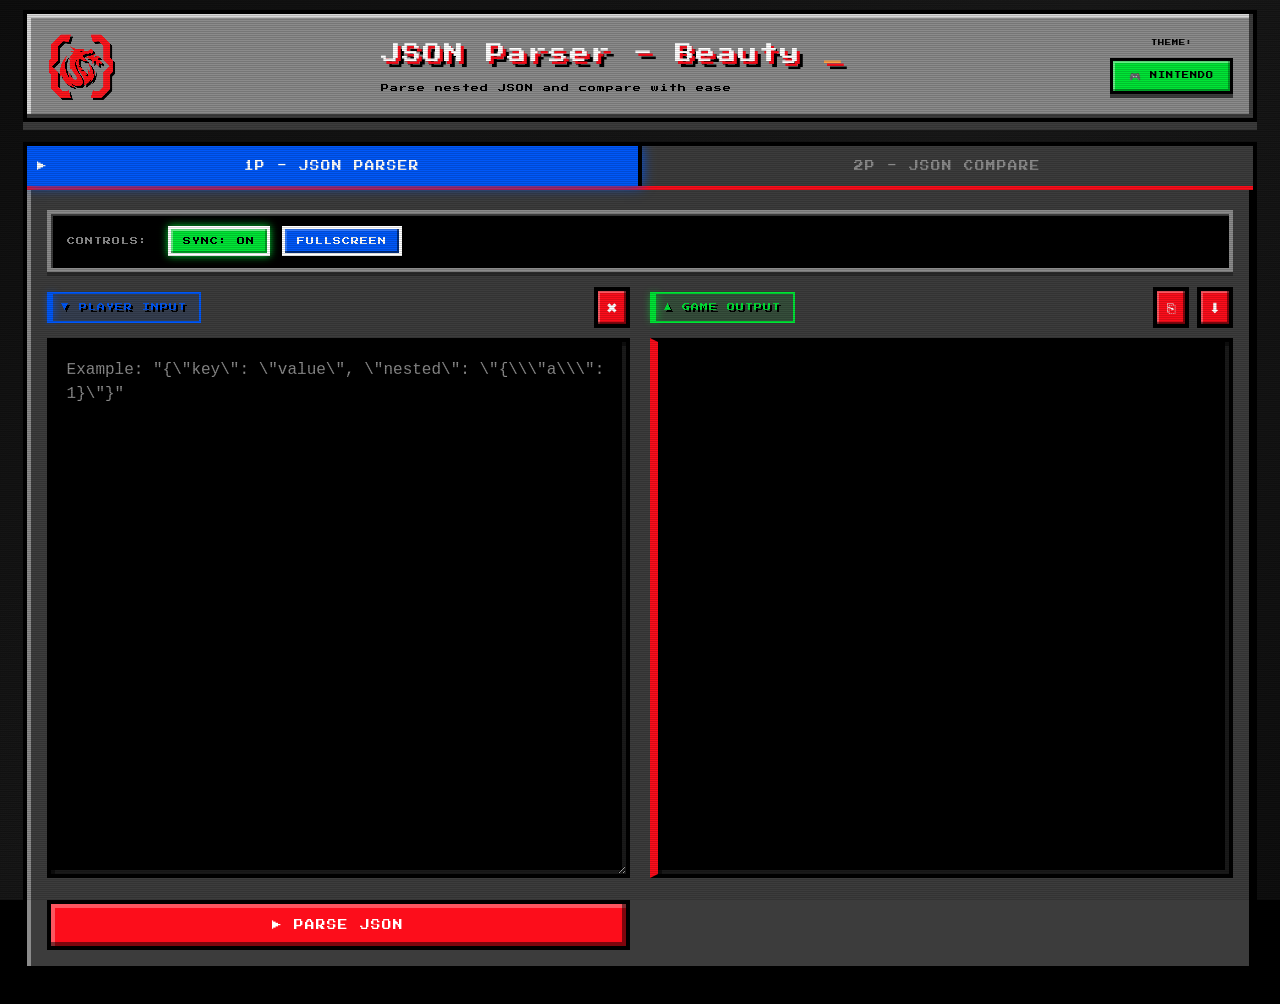
==== commit cbf57b78: "update UI" ====
--- a/index.html
+++ b/index.html
@@ -8,7 +8,7 @@
     <link rel="icon" type="image/png" sizes="16x16" href="publics/favicon/favicon-16x16.png">
     <link rel="apple-touch-icon" href="publics/favicon/apple-touch-icon.png">
     <link rel="manifest" href="publics/favicon/site.webmanifest">
-    <link rel="stylesheet" href="publics/styles.css">
+    <link id="theme-stylesheet" rel="stylesheet" href="publics/styles-nintendo.css">
 </head>
 <body>
 
@@ -19,6 +19,13 @@
                 <span id="typewriter-text"></span><span class="typing-cursor">_</span>
             </h1>
             <p>Parse nested JSON and compare with ease</p>
+        </div>
+        <div class="theme-switcher">
+            <span class="theme-label">THEME:</span>
+            <button id="themeToggle" class="theme-toggle-btn" onclick="toggleTheme()" title="Switch theme">
+                <span class="theme-icon">🎮</span>
+                <span class="theme-name">NINTENDO</span>
+            </button>
         </div>
     </div>
 
--- a/publics/styles-nintendo.css
+++ b/publics/styles-nintendo.css
@@ -0,0 +1,1043 @@
+/* ===========================================
+   8-BIT NINTENDO STYLE - JSON PARSER
+   =========================================== */
+
+@import url('https://fonts.googleapis.com/css2?family=Press+Start+2P&display=swap');
+
+* {
+    margin: 0;
+    padding: 0;
+    box-sizing: border-box;
+}
+
+:root {
+    /* NES Color Palette */
+    --nes-red: #FC0D1B;
+    --nes-blue: #0058F8;
+    --nes-green: #00E436;
+    --nes-yellow: #FFA347;
+    --nes-white: #FFFFFF;
+    --nes-black: #000000;
+    --nes-gray: #8B8B8B;
+    --nes-dark-gray: #3C3C3C;
+    --nes-light-gray: #D8D8D8;
+}
+
+body {
+    font-family: 'Press Start 2P', cursive;
+    background: var(--nes-black);
+    background-image:
+        repeating-linear-gradient(
+            0deg,
+            rgba(0, 0, 0, 0.15) 0px,
+            transparent 1px,
+            transparent 2px,
+            rgba(0, 0, 0, 0.15) 3px
+        ),
+        linear-gradient(135deg, #0f0f0f 0%, #1a1a1a 50%, #0f0f0f 100%);
+    background-attachment: fixed;
+    min-height: 100vh;
+    padding: 10px;
+    color: var(--nes-white);
+    line-height: 1.8;
+    image-rendering: pixelated;
+    image-rendering: -moz-crisp-edges;
+    image-rendering: crisp-edges;
+}
+
+/* Scanline Effect */
+body::before {
+    content: "";
+    position: fixed;
+    top: 0;
+    left: 0;
+    width: 100%;
+    height: 100%;
+    background: repeating-linear-gradient(
+        0deg,
+        rgba(0, 0, 0, 0.15),
+        rgba(0, 0, 0, 0.15) 1px,
+        transparent 1px,
+        transparent 2px
+    );
+    pointer-events: none;
+    z-index: 9999;
+}
+
+/* Header - Game Cartridge Style */
+.header {
+    color: var(--nes-white);
+    margin-bottom: 20px;
+    animation: slideDown 0.5s ease;
+    padding: 20px;
+    background: var(--nes-gray);
+    border: 4px solid var(--nes-black);
+    box-shadow:
+        inset -4px -4px 0px var(--nes-dark-gray),
+        inset 4px 4px 0px var(--nes-light-gray),
+        0 8px 0 var(--nes-dark-gray);
+    max-width: 2400px;
+    width: 98%;
+    margin-left: auto;
+    margin-right: auto;
+    display: flex;
+    flex-direction: row;
+    align-items: center;
+    justify-content: space-between;
+    gap: 20px;
+}
+
+.header-logo {
+    height: 64px;
+    width: auto;
+    flex-shrink: 0;
+    filter:
+        contrast(1.2)
+        brightness(1.1)
+        drop-shadow(2px 2px 0 var(--nes-black));
+    image-rendering: pixelated;
+}
+
+.header-text {
+    display: flex;
+    flex-direction: column;
+    gap: 10px;
+}
+
+.header h1 {
+    font-size: 1.2em;
+    font-weight: 400;
+    margin: 0;
+    text-shadow:
+        3px 3px 0px var(--nes-red),
+        6px 6px 0px var(--nes-black);
+    text-align: left;
+    color: var(--nes-white);
+    letter-spacing: 2px;
+    min-height: 1.5em;
+}
+
+/* Typing Cursor Animation */
+.typing-cursor {
+    color: var(--nes-yellow);
+    animation: cursorBlink 0.7s infinite;
+    margin-left: 2px;
+}
+
+@keyframes cursorBlink {
+    0%, 49% { opacity: 1; }
+    50%, 100% { opacity: 0; }
+}
+
+.header p {
+    font-size: 0.5em;
+    color: var(--nes-black);
+    margin: 0;
+    font-weight: 400;
+    text-align: left;
+    letter-spacing: 1px;
+}
+
+/* Theme Switcher */
+.theme-switcher {
+    display: flex;
+    flex-direction: column;
+    align-items: center;
+    gap: 8px;
+}
+
+.theme-label {
+    font-family: 'Press Start 2P', cursive;
+    font-size: 0.4em;
+    color: var(--nes-black);
+    letter-spacing: 1px;
+}
+
+.theme-toggle-btn {
+    font-family: 'Press Start 2P', cursive;
+    font-size: 0.5em;
+    padding: 10px 16px;
+    background: var(--nes-green);
+    color: var(--nes-black);
+    border: 3px solid var(--nes-black);
+    cursor: pointer;
+    letter-spacing: 1px;
+    transition: all 0.1s ease;
+    display: flex;
+    align-items: center;
+    gap: 8px;
+    box-shadow:
+        inset -2px -2px 0px rgba(0,0,0,0.3),
+        inset 2px 2px 0px rgba(255,255,255,0.4),
+        0 4px 0 var(--nes-dark-gray);
+    white-space: nowrap;
+}
+
+.theme-toggle-btn:hover {
+    background: var(--nes-yellow);
+    transform: translateY(1px);
+    box-shadow:
+        inset -2px -2px 0px rgba(0,0,0,0.4),
+        inset 2px 2px 0px rgba(255,255,255,0.3),
+        0 3px 0 var(--nes-dark-gray);
+}
+
+.theme-toggle-btn:active {
+    transform: translateY(4px);
+    box-shadow:
+        inset -1px -1px 0px rgba(0,0,0,0.5),
+        inset 1px 1px 0px rgba(255,255,255,0.2);
+}
+
+.theme-icon {
+    font-size: 1.2em;
+    line-height: 1;
+}
+
+.theme-name {
+    font-size: 0.9em;
+}
+
+/* Container - CRT Screen Style */
+.container {
+    width: 98%;
+    max-width: 2400px;
+    margin: 0 auto 20px auto;
+    background: var(--nes-dark-gray);
+    padding: 20px;
+    border: 4px solid var(--nes-black);
+    box-shadow:
+        inset -4px -4px 0px var(--nes-black),
+        inset 4px 4px 0px var(--nes-gray),
+        0 8px 0 var(--nes-black);
+    animation: slideUp 0.5s ease;
+}
+
+/* Tabs - Game Menu Style */
+.tabs-container {
+    width: 98%;
+    max-width: 2400px;
+    margin: 0 auto 20px auto;
+    background: var(--nes-dark-gray);
+    border: 4px solid var(--nes-black);
+    box-shadow:
+        inset -4px -4px 0px var(--nes-black),
+        inset 4px 4px 0px var(--nes-gray),
+        0 8px 0 var(--nes-black);
+    animation: slideUp 0.5s ease;
+    overflow: hidden;
+}
+
+.tabs-header {
+    display: flex;
+    background: var(--nes-black);
+    border-bottom: 4px solid var(--nes-red);
+}
+
+.tab-button {
+    flex: 1;
+    padding: 15px 20px;
+    background: var(--nes-dark-gray);
+    border: none;
+    border-right: 4px solid var(--nes-black);
+    cursor: pointer;
+    font-size: 0.6em;
+    font-weight: 400;
+    font-family: 'Press Start 2P', cursive;
+    color: var(--nes-gray);
+    transition: all 0.1s ease;
+    margin: 0;
+    display: flex;
+    align-items: center;
+    justify-content: center;
+    gap: 10px;
+    letter-spacing: 1px;
+}
+
+.tab-button:last-child {
+    border-right: none;
+}
+
+.tab-button:hover {
+    background: var(--nes-black);
+    color: var(--nes-white);
+}
+
+.tab-button.active {
+    background: var(--nes-red);
+    color: var(--nes-white);
+    position: relative;
+}
+
+.tab-button.active::before {
+    content: "▶";
+    position: absolute;
+    left: 10px;
+    animation: blink 1s infinite;
+}
+
+/* 1P/2P Color Coding */
+.tab-1p.active {
+    background: var(--nes-blue);
+    border-bottom-color: var(--nes-blue);
+    box-shadow: 0 0 12px var(--nes-blue);
+}
+
+.tab-1p.active:hover {
+    background: #0070ff;
+}
+
+.tab-2p.active {
+    background: var(--nes-red);
+    border-bottom-color: var(--nes-red);
+    box-shadow: 0 0 12px var(--nes-red);
+}
+
+.tab-2p.active:hover {
+    background: #ff1a1a;
+}
+
+.tab-content {
+    display: none;
+    padding: 0;
+}
+
+.tab-content.active {
+    display: block;
+}
+
+.container-inner {
+    padding: 20px;
+}
+
+.tab-content .container {
+    margin: 0;
+    box-shadow: none;
+    border: none;
+}
+
+/* Headings - Pixel Style */
+h2 {
+    color: var(--nes-white);
+    font-size: 1em;
+    margin-bottom: 20px;
+    padding-bottom: 10px;
+    border-bottom: 4px solid var(--nes-red);
+    display: flex;
+    align-items: center;
+    gap: 10px;
+    letter-spacing: 1px;
+}
+
+h3 {
+    color: var(--nes-yellow);
+    font-size: 0.5em;
+    font-weight: 400;
+    margin: 0;
+    display: flex;
+    align-items: center;
+    gap: 8px;
+    letter-spacing: 1px;
+    text-shadow: 2px 2px 0 var(--nes-black);
+    flex-shrink: 0;
+    padding: 6px 12px;
+    background: rgba(0, 0, 0, 0.3);
+    border: 2px solid var(--nes-dark-gray);
+    position: relative;
+}
+
+/* Title Color Coding - Gaming Style */
+.input-label {
+    color: var(--nes-blue);
+    border-color: var(--nes-blue);
+    background: rgba(0, 88, 248, 0.1);
+    text-shadow: 2px 2px 0 var(--nes-black);
+}
+
+.input-label::before {
+    content: "";
+    position: absolute;
+    left: 0;
+    top: 0;
+    bottom: 0;
+    width: 4px;
+    background: var(--nes-blue);
+    box-shadow: 0 0 8px var(--nes-blue);
+}
+
+.output-label {
+    color: var(--nes-green);
+    border-color: var(--nes-green);
+    background: rgba(0, 228, 54, 0.1);
+    text-shadow: 2px 2px 0 var(--nes-black);
+}
+
+.output-label::before {
+    content: "";
+    position: absolute;
+    left: 0;
+    top: 0;
+    bottom: 0;
+    width: 4px;
+    background: var(--nes-green);
+    box-shadow: 0 0 8px var(--nes-green);
+}
+
+.diff-label {
+    color: var(--nes-yellow);
+    border-color: var(--nes-red);
+    background: rgba(252, 13, 27, 0.1);
+    text-shadow: 2px 2px 0 var(--nes-black);
+}
+
+.diff-label::before {
+    content: "";
+    position: absolute;
+    left: 0;
+    top: 0;
+    bottom: 0;
+    width: 4px;
+    background: var(--nes-red);
+    box-shadow: 0 0 8px var(--nes-red);
+}
+
+.content {
+    display: flex;
+    flex-wrap: wrap;
+    gap: 20px;
+}
+
+.box {
+    flex: 1;
+    min-width: 300px;
+    display: flex;
+    flex-direction: column;
+    position: relative;
+}
+
+/* Box Header - Contains h3 and action buttons */
+.box-header {
+    display: flex;
+    justify-content: space-between;
+    align-items: center;
+    margin-bottom: 10px;
+    gap: 10px;
+}
+
+/* Input/Output Wrappers */
+.input-wrapper {
+    position: relative;
+}
+
+.input-actions {
+    display: flex;
+    gap: 8px;
+}
+
+/* Buttons - NES Controller Style */
+.clear-btn,
+.icon-btn,
+.fullscreen-btn {
+    padding: 8px;
+    background: var(--nes-red);
+    color: var(--nes-white);
+    border: 4px solid var(--nes-black);
+    cursor: pointer;
+    font-size: 14px;
+    font-family: 'Press Start 2P', cursive;
+    transition: all 0.1s ease;
+    margin: 0;
+    min-width: 36px;
+    min-height: 36px;
+    display: flex;
+    align-items: center;
+    justify-content: center;
+    box-shadow:
+        inset -2px -2px 0px rgba(0,0,0,0.5),
+        inset 2px 2px 0px rgba(255,255,255,0.3);
+}
+
+.clear-btn:hover,
+.icon-btn:hover,
+.fullscreen-btn:hover {
+    background: var(--nes-blue);
+    transform: translate(2px, 2px);
+    box-shadow:
+        inset -2px -2px 0px rgba(0,0,0,0.7),
+        inset 2px 2px 0px rgba(255,255,255,0.2);
+}
+
+.clear-btn:active,
+.icon-btn:active,
+.fullscreen-btn:active {
+    transform: translate(3px, 3px);
+    box-shadow:
+        inset -1px -1px 0px rgba(0,0,0,0.8),
+        inset 1px 1px 0px rgba(255,255,255,0.1);
+}
+
+.icon-btn.success {
+    background: var(--nes-green);
+    animation: blink 0.5s;
+}
+
+/* Control Panel - NES Menu Style */
+.control-panel {
+    display: flex;
+    align-items: center;
+    justify-content: flex-start;
+    gap: 12px;
+    margin-bottom: 15px;
+    padding: 12px 16px;
+    background: var(--nes-black);
+    border: 4px solid var(--nes-gray);
+    box-shadow:
+        inset 2px 2px 0px var(--nes-dark-gray),
+        0 4px 0 rgba(0,0,0,0.3);
+    flex-wrap: wrap;
+}
+
+.control-label {
+    font-family: 'Press Start 2P', cursive;
+    font-size: 0.5em;
+    color: var(--nes-gray);
+    letter-spacing: 1px;
+    margin-right: 8px;
+}
+
+.control-btn {
+    font-family: 'Press Start 2P', cursive;
+    font-size: 0.5em;
+    padding: 8px 12px;
+    background: var(--nes-dark-gray);
+    color: var(--nes-white);
+    border: 3px solid var(--nes-gray);
+    cursor: pointer;
+    letter-spacing: 1px;
+    transition: all 0.1s ease;
+    box-shadow:
+        inset -2px -2px 0px rgba(0,0,0,0.5),
+        inset 2px 2px 0px rgba(255,255,255,0.2);
+    white-space: nowrap;
+}
+
+.control-btn:hover {
+    background: var(--nes-gray);
+    border-color: var(--nes-white);
+    transform: translate(1px, 1px);
+}
+
+.control-btn:active {
+    transform: translate(2px, 2px);
+    box-shadow:
+        inset -1px -1px 0px rgba(0,0,0,0.7),
+        inset 1px 1px 0px rgba(255,255,255,0.1);
+}
+
+.sync-btn.active {
+    background: var(--nes-green);
+    color: var(--nes-black);
+    border-color: var(--nes-white);
+    box-shadow:
+        inset -2px -2px 0px rgba(0,0,0,0.3),
+        inset 2px 2px 0px rgba(255,255,255,0.4),
+        0 0 8px var(--nes-green);
+}
+
+.sync-btn.active:hover {
+    background: var(--nes-yellow);
+}
+
+.fullscreen-btn-ctrl {
+    background: var(--nes-blue);
+    border-color: var(--nes-white);
+}
+
+.fullscreen-btn-ctrl:hover {
+    background: var(--nes-red);
+    box-shadow:
+        inset -2px -2px 0px rgba(0,0,0,0.5),
+        inset 2px 2px 0px rgba(255,255,255,0.3),
+        0 0 8px var(--nes-red);
+}
+
+/* Fullscreen Mode */
+.fullscreen-mode {
+    position: fixed !important;
+    top: 0;
+    left: 0;
+    width: 100% !important;
+    height: 100vh !important;
+    max-width: 100% !important;
+    z-index: 9999;
+    background: var(--nes-dark-gray);
+    padding: 20px !important;
+    margin: 0 !important;
+    overflow-y: auto;
+    animation: fadeIn 0.3s ease;
+}
+
+.fullscreen-mode .content {
+    height: calc(100vh - 150px);
+}
+
+.fullscreen-mode textarea,
+.fullscreen-mode pre {
+    height: calc(100vh - 200px) !important;
+    min-height: calc(100vh - 200px) !important;
+}
+
+/* Action Buttons */
+.output-wrapper {
+    position: relative;
+}
+
+.action-buttons {
+    display: flex;
+    gap: 8px;
+    flex-shrink: 0;
+}
+
+/* Textarea & Pre - Terminal Screen Style */
+textarea, pre {
+    width: 100%;
+    height: 60vh;
+    min-height: 400px;
+    padding: 16px;
+    border: 4px solid var(--nes-black);
+    font-family: 'Courier New', monospace;
+    font-size: 16px;
+    line-height: 1.5;
+    transition: all 0.1s ease;
+    background: var(--nes-black);
+    color: var(--nes-green);
+    box-shadow:
+        inset 4px 4px 0px rgba(0,0,0,0.5),
+        inset -4px -4px 0px rgba(255,255,255,0.1);
+}
+
+textarea {
+    resize: vertical;
+}
+
+textarea:focus {
+    outline: none;
+    border-color: var(--nes-red);
+    box-shadow:
+        inset 4px 4px 0px rgba(0,0,0,0.5),
+        inset -4px -4px 0px rgba(255,255,255,0.1),
+        0 0 0 4px var(--nes-red);
+}
+
+textarea::placeholder {
+    color: var(--nes-gray);
+    opacity: 1;
+}
+
+pre {
+    overflow: auto;
+    white-space: pre-wrap;
+    word-wrap: break-word;
+    border-left: 8px solid var(--nes-red);
+}
+
+/* JSON Syntax Highlighting - Pixel Colors */
+.json-key {
+    color: var(--nes-blue);
+    font-weight: 700;
+}
+
+.json-string {
+    color: var(--nes-green);
+}
+
+.json-number {
+    color: var(--nes-yellow);
+}
+
+.json-boolean {
+    color: var(--nes-red);
+    font-weight: 700;
+}
+
+.json-null {
+    color: var(--nes-gray);
+    font-weight: 700;
+}
+
+/* JSON Collapsible Nodes - Retro Style */
+.json-collapsible {
+    position: relative;
+}
+
+.json-toggle {
+    cursor: pointer;
+    user-select: none;
+    color: var(--nes-gray);
+    font-size: 1em;
+    margin-right: 4px;
+    display: inline-block;
+    width: 16px;
+    transition: color 0.1s ease;
+}
+
+.json-toggle:hover {
+    color: var(--nes-yellow);
+    text-shadow: 0 0 4px var(--nes-yellow);
+}
+
+.json-content {
+    display: inline;
+}
+
+.json-collapsed {
+    color: var(--nes-gray);
+    margin-left: 4px;
+}
+
+/* Diff Output Styles */
+#jsonParsedA, #jsonParsedB {
+    min-height: 300px;
+    background: var(--nes-black);
+}
+
+#jsonDiffOutput {
+    min-height: 150px;
+    background: var(--nes-black);
+    border-left-color: var(--nes-yellow);
+    color: var(--nes-white);
+}
+
+/* Main Action Buttons - Power Button Style */
+#parseButton,
+#compareButton {
+    display: block;
+    width: 100%;
+    padding: 16px 24px;
+    background: var(--nes-red);
+    color: var(--nes-white);
+    border: 4px solid var(--nes-black);
+    cursor: pointer;
+    font-size: 0.6em;
+    font-weight: 400;
+    font-family: 'Press Start 2P', cursive;
+    margin-top: 15px;
+    transition: all 0.1s ease;
+    box-shadow:
+        inset -4px -4px 0px rgba(0,0,0,0.5),
+        inset 4px 4px 0px rgba(255,255,255,0.3),
+        0 6px 0 var(--nes-dark-gray);
+    letter-spacing: 1px;
+}
+
+#parseButton:hover,
+#compareButton:hover {
+    background: var(--nes-blue);
+    transform: translateY(2px);
+    box-shadow:
+        inset -4px -4px 0px rgba(0,0,0,0.7),
+        inset 4px 4px 0px rgba(255,255,255,0.2),
+        0 4px 0 var(--nes-dark-gray);
+}
+
+#parseButton:active,
+#compareButton:active {
+    transform: translateY(6px);
+    box-shadow:
+        inset -2px -2px 0px rgba(0,0,0,0.8),
+        inset 2px 2px 0px rgba(255,255,255,0.1);
+}
+
+/* Error Display - Game Over Style */
+.error-display {
+    color: var(--nes-white);
+    font-weight: 400;
+    margin-top: 12px;
+    min-height: 1.2em;
+    padding: 12px 16px;
+    background: var(--nes-red);
+    border: 4px solid var(--nes-black);
+    display: none;
+    font-size: 0.5em;
+    letter-spacing: 1px;
+    box-shadow:
+        inset -2px -2px 0px rgba(0,0,0,0.5),
+        0 4px 0 var(--nes-dark-gray);
+    animation: blink 0.5s;
+}
+
+.error-display:not(:empty) {
+    display: block;
+}
+
+.error-display::before {
+    content: "⚠ ERROR ⚠ ";
+    display: block;
+    margin-bottom: 8px;
+    animation: blink 1s infinite;
+}
+
+/* Success Display - 1UP Style */
+.success-display {
+    color: var(--nes-white);
+    font-weight: 400;
+    margin-top: 12px;
+    padding: 12px 16px;
+    background: var(--nes-green);
+    border: 4px solid var(--nes-black);
+    font-size: 0.5em;
+    letter-spacing: 1px;
+    box-shadow:
+        inset -2px -2px 0px rgba(0,0,0,0.5),
+        0 4px 0 var(--nes-dark-gray);
+}
+
+.success-display::before {
+    content: "✓ SUCCESS! ";
+    display: inline;
+    margin-right: 8px;
+}
+
+hr {
+    border: 0;
+    height: 4px;
+    background: var(--nes-gray);
+    margin: 30px 0;
+    box-shadow: 0 2px 0 var(--nes-black);
+}
+
+/* Diff Styling - Power-up Colors */
+.diff-added {
+    color: var(--nes-black);
+    background: var(--nes-green);
+    padding: 4px 8px;
+    border: 2px solid var(--nes-black);
+    font-weight: 400;
+    display: inline-block;
+    margin: 2px 0;
+}
+
+.diff-removed {
+    color: var(--nes-white);
+    background: var(--nes-red);
+    padding: 4px 8px;
+    border: 2px solid var(--nes-black);
+    font-weight: 400;
+    display: inline-block;
+    margin: 2px 0;
+}
+
+.diff-changed {
+    color: var(--nes-black);
+    background: var(--nes-yellow);
+    padding: 4px 8px;
+    border: 2px solid var(--nes-black);
+    font-weight: 400;
+    display: inline-block;
+    margin: 2px 0;
+}
+
+/* Animations */
+@keyframes slideUp {
+    from {
+        opacity: 0;
+        transform: translateY(20px);
+    }
+    to {
+        opacity: 1;
+        transform: translateY(0);
+    }
+}
+
+@keyframes slideDown {
+    from {
+        opacity: 0;
+        transform: translateY(-20px);
+    }
+    to {
+        opacity: 1;
+        transform: translateY(0);
+    }
+}
+
+@keyframes blink {
+    0%, 49% { opacity: 1; }
+    50%, 100% { opacity: 0; }
+}
+
+@keyframes fadeIn {
+    from { opacity: 0; }
+    to { opacity: 1; }
+}
+
+/* Responsive - Game Boy Style */
+@media (max-width: 768px) {
+    body {
+        padding: 10px;
+    }
+
+    .header {
+        padding: 15px;
+        gap: 15px;
+        margin-bottom: 20px;
+        flex-direction: column;
+    }
+
+    .header-logo {
+        height: 48px;
+    }
+
+    .header-text {
+        text-align: center;
+    }
+
+    .header h1 {
+        font-size: 0.8em;
+        text-align: center;
+        text-shadow:
+            2px 2px 0px var(--nes-red),
+            4px 4px 0px var(--nes-black);
+    }
+
+    .header p {
+        font-size: 0.4em;
+        text-align: center;
+    }
+
+    .theme-switcher {
+        order: -1;
+        width: 100%;
+        justify-content: center;
+    }
+
+    .theme-label {
+        font-size: 0.35em;
+    }
+
+    .theme-toggle-btn {
+        font-size: 0.45em;
+        padding: 8px 12px;
+    }
+
+    .container, .container-inner {
+        padding: 15px;
+    }
+
+    .tab-button {
+        padding: 12px 15px;
+        font-size: 0.5em;
+    }
+
+    h2 {
+        font-size: 0.7em;
+    }
+
+    h3 {
+        font-size: 0.4em;
+        padding: 5px 10px;
+    }
+
+    .box-header {
+        flex-wrap: wrap;
+    }
+
+    textarea, pre {
+        font-size: 14px;
+        padding: 12px;
+    }
+
+    #parseButton,
+    #compareButton {
+        padding: 12px 16px;
+        font-size: 0.5em;
+    }
+
+    .control-label {
+        font-size: 0.4em;
+    }
+
+    .control-btn {
+        font-size: 0.45em;
+        padding: 6px 10px;
+    }
+}
+
+@media (max-width: 480px) {
+    .header h1 {
+        font-size: 0.6em;
+        text-shadow:
+            2px 2px 0px var(--nes-red),
+            3px 3px 0px var(--nes-black);
+    }
+
+    .header p {
+        font-size: 0.35em;
+    }
+
+    h2 {
+        font-size: 0.6em;
+    }
+
+    h3 {
+        font-size: 0.35em;
+        padding: 4px 8px;
+        gap: 6px;
+    }
+
+    .box-header {
+        flex-wrap: wrap;
+        gap: 8px;
+    }
+
+    .tab-button {
+        font-size: 0.4em;
+        padding: 10px;
+    }
+
+    #parseButton,
+    #compareButton {
+        font-size: 0.45em;
+    }
+
+    textarea, pre {
+        font-size: 12px;
+    }
+
+    .control-label {
+        font-size: 0.35em;
+    }
+
+    .control-btn {
+        font-size: 0.4em;
+        padding: 6px 8px;
+    }
+
+    .control-panel {
+        padding: 10px 12px;
+        gap: 8px;
+    }
+}
+
+/* Scrollbar - Pixel Style */
+::-webkit-scrollbar {
+    width: 16px;
+    height: 16px;
+}
+
+::-webkit-scrollbar-track {
+    background: var(--nes-dark-gray);
+    border: 2px solid var(--nes-black);
+}
+
+::-webkit-scrollbar-thumb {
+    background: var(--nes-gray);
+    border: 2px solid var(--nes-black);
+}
+
+::-webkit-scrollbar-thumb:hover {
+    background: var(--nes-light-gray);
+}
+
+::-webkit-scrollbar-corner {
+    background: var(--nes-dark-gray);
+}
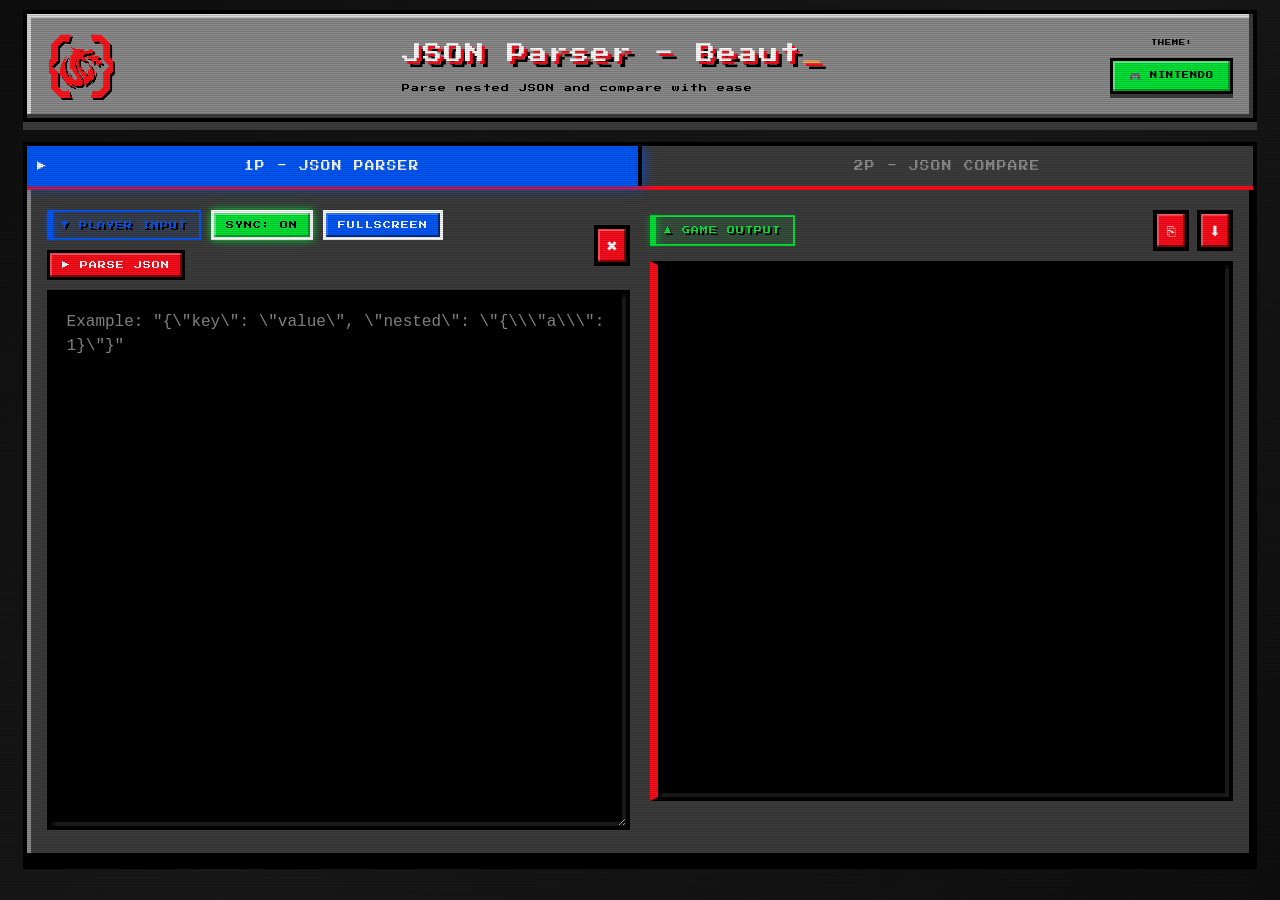
==== commit 51065ebc: "update UI" ====
--- a/index.html
+++ b/index.html
@@ -39,30 +39,29 @@
         <div id="tab-viewer" class="tab-content active">
         <div class="container-inner" id="jsonViewerContainer">
 
-        <div class="control-panel">
-            <span class="control-label">CONTROLS:</span>
-            <button class="control-btn sync-btn active" id="syncBtnViewer" onclick="toggleSync('syncToggleViewer', this)" title="Toggle synchronized scrolling">
-                SYNC: ON
-            </button>
-            <button class="control-btn fullscreen-btn-ctrl" onclick="toggleFullscreen('jsonViewerContainer')" title="Toggle fullscreen mode">
-                FULLSCREEN
-            </button>
-            <input type="checkbox" id="syncToggleViewer" checked style="display: none;">
-        </div>
+        <input type="checkbox" id="syncToggleViewer" checked style="display: none;">
 
         <div class="content">
             <div class="box">
                 <div class="box-header">
-                    <h3 class="input-label">▼ PLAYER INPUT</h3>
+                    <div class="header-left">
+                        <h3 class="input-label">▼ PLAYER INPUT</h3>
+                        <button class="control-btn sync-btn active" id="syncBtnViewer" onclick="toggleSync('syncToggleViewer', this)" title="Toggle synchronized scrolling">
+                            SYNC: ON
+                        </button>
+                        <button class="control-btn fullscreen-btn-ctrl" onclick="toggleFullscreen('jsonViewerContainer')" title="Toggle fullscreen mode">
+                            FULLSCREEN
+                        </button>
+                        <button id="parseButton" class="parse-btn-inline">▶ PARSE JSON</button>
+                    </div>
                     <div class="input-actions">
                         <button class="clear-btn" onclick="clearInput('jsonInput')" title="Clear input">✖</button>
                     </div>
                 </div>
+                <div id="errorDisplayParser" class="error-display"></div>
                 <div class="input-wrapper">
                     <textarea id="jsonInput" rows="20"></textarea>
                 </div>
-                <button id="parseButton">▶ PARSE JSON</button>
-                <div id="errorDisplayParser" class="error-display"></div>
             </div>
 
             <div class="box">
@@ -86,25 +85,26 @@
         <div id="tab-diff" class="tab-content">
 
     <div class="container" id="jsonDiffInputsContainer">
-        <div class="control-panel">
-            <span class="control-label">CONTROLS:</span>
-            <button class="control-btn sync-btn active" id="syncBtnInputs" onclick="toggleSync('syncToggleInputs', this)" title="Toggle synchronized scrolling">
-                SYNC: ON
-            </button>
-            <button class="control-btn fullscreen-btn-ctrl" onclick="toggleFullscreen('jsonDiffInputsContainer')" title="Toggle fullscreen mode">
-                FULLSCREEN
-            </button>
-            <input type="checkbox" id="syncToggleInputs" checked style="display: none;">
-        </div>
+        <input type="checkbox" id="syncToggleInputs" checked style="display: none;">
 
         <div class="content">
             <div class="box">
                 <div class="box-header">
-                    <h3 class="input-label">◀ FILE A [ORIGINAL]</h3>
+                    <div class="header-left">
+                        <h3 class="input-label">◀ FILE A [ORIGINAL]</h3>
+                        <button class="control-btn sync-btn active" id="syncBtnInputs" onclick="toggleSync('syncToggleInputs', this)" title="Toggle synchronized scrolling">
+                            SYNC: ON
+                        </button>
+                        <button class="control-btn fullscreen-btn-ctrl" onclick="toggleFullscreen('jsonDiffInputsContainer')" title="Toggle fullscreen mode">
+                            FULLSCREEN
+                        </button>
+                        <button id="compareButton" class="compare-btn-inline">⚔ COMPARE A vs B</button>
+                    </div>
                     <div class="input-actions">
                         <button class="clear-btn" onclick="clearInput('jsonInputA')" title="Clear input">✖</button>
                     </div>
                 </div>
+                <div id="errorDisplayDiff" class="error-display"></div>
                 <div class="input-wrapper">
                     <textarea id="jsonInputA" rows="15"></textarea>
                 </div>
@@ -122,27 +122,23 @@
                 </div>
             </div>
         </div>
-
-        <button id="compareButton">⚔ COMPARE A vs B</button>
-        <div id="errorDisplayDiff" class="error-display"></div>
     </div>
 
     <div class="container" id="jsonDiffOutputsContainer">
-        <div class="control-panel">
-            <span class="control-label">CONTROLS:</span>
-            <button class="control-btn sync-btn active" id="syncBtnOutputs" onclick="toggleSync('syncToggleOutputs', this)" title="Toggle synchronized scrolling">
-                SYNC: ON
-            </button>
-            <button class="control-btn fullscreen-btn-ctrl" onclick="toggleFullscreen('jsonDiffOutputsContainer')" title="Toggle fullscreen mode">
-                FULLSCREEN
-            </button>
-            <input type="checkbox" id="syncToggleOutputs" checked style="display: none;">
-        </div>
+        <input type="checkbox" id="syncToggleOutputs" checked style="display: none;">
 
         <div class="content">
             <div class="box">
                 <div class="box-header">
-                    <h3 class="output-label">★ FILE A [PARSED]</h3>
+                    <div class="header-left">
+                        <h3 class="output-label">★ FILE A [PARSED]</h3>
+                        <button class="control-btn sync-btn active" id="syncBtnOutputs" onclick="toggleSync('syncToggleOutputs', this)" title="Toggle synchronized scrolling">
+                            SYNC: ON
+                        </button>
+                        <button class="control-btn fullscreen-btn-ctrl" onclick="toggleFullscreen('jsonDiffOutputsContainer')" title="Toggle fullscreen mode">
+                            FULLSCREEN
+                        </button>
+                    </div>
                     <div class="action-buttons">
                         <button class="icon-btn" onclick="copyToClipboard('jsonParsedA', this)" title="Copy to clipboard">⎘</button>
                         <button class="icon-btn export-btn" onclick="exportToFile('jsonParsedA', 'json-a-parsed.json')" title="Export to file">⬇</button>
--- a/publics/styles-nintendo.css
+++ b/publics/styles-nintendo.css
@@ -422,6 +422,15 @@
     align-items: center;
     margin-bottom: 10px;
     gap: 10px;
+    flex-wrap: wrap;
+}
+
+.header-left {
+    display: flex;
+    align-items: center;
+    gap: 10px;
+    flex-wrap: wrap;
+    flex: 1;
 }
 
 /* Input/Output Wrappers */
@@ -710,42 +719,45 @@
 
 /* Main Action Buttons - Power Button Style */
 #parseButton,
-#compareButton {
-    display: block;
-    width: 100%;
-    padding: 16px 24px;
+#compareButton,
+.parse-btn-inline,
+.compare-btn-inline {
+    font-family: 'Press Start 2P', cursive;
+    font-size: 0.5em;
+    padding: 8px 12px;
     background: var(--nes-red);
     color: var(--nes-white);
-    border: 4px solid var(--nes-black);
+    border: 3px solid var(--nes-black);
     cursor: pointer;
-    font-size: 0.6em;
-    font-weight: 400;
-    font-family: 'Press Start 2P', cursive;
-    margin-top: 15px;
+    letter-spacing: 1px;
     transition: all 0.1s ease;
     box-shadow:
-        inset -4px -4px 0px rgba(0,0,0,0.5),
-        inset 4px 4px 0px rgba(255,255,255,0.3),
-        0 6px 0 var(--nes-dark-gray);
-    letter-spacing: 1px;
+        inset -2px -2px 0px rgba(0,0,0,0.5),
+        inset 2px 2px 0px rgba(255,255,255,0.3),
+        0 4px 0 var(--nes-dark-gray);
+    white-space: nowrap;
 }
 
 #parseButton:hover,
-#compareButton:hover {
+#compareButton:hover,
+.parse-btn-inline:hover,
+.compare-btn-inline:hover {
     background: var(--nes-blue);
     transform: translateY(2px);
     box-shadow:
-        inset -4px -4px 0px rgba(0,0,0,0.7),
-        inset 4px 4px 0px rgba(255,255,255,0.2),
-        0 4px 0 var(--nes-dark-gray);
+        inset -2px -2px 0px rgba(0,0,0,0.7),
+        inset 2px 2px 0px rgba(255,255,255,0.2),
+        0 2px 0 var(--nes-dark-gray);
 }
 
 #parseButton:active,
-#compareButton:active {
-    transform: translateY(6px);
-    box-shadow:
-        inset -2px -2px 0px rgba(0,0,0,0.8),
-        inset 2px 2px 0px rgba(255,255,255,0.1);
+#compareButton:active,
+.parse-btn-inline:active,
+.compare-btn-inline:active {
+    transform: translateY(4px);
+    box-shadow:
+        inset -1px -1px 0px rgba(0,0,0,0.8),
+        inset 1px 1px 0px rgba(255,255,255,0.1);
 }
 
 /* Error Display - Game Over Style */
@@ -941,6 +953,15 @@
         flex-wrap: wrap;
     }
 
+    .header-left {
+        gap: 8px;
+    }
+
+    .header-left h3 {
+        width: 100%;
+        margin-bottom: 5px;
+    }
+
     textarea, pre {
         font-size: 14px;
         padding: 12px;
@@ -989,6 +1010,21 @@
         gap: 8px;
     }
 
+    .header-left {
+        gap: 6px;
+    }
+
+    .header-left h3 {
+        width: 100%;
+        margin-bottom: 5px;
+    }
+
+    .parse-btn-inline,
+    .compare-btn-inline {
+        font-size: 0.45em;
+        padding: 6px 10px;
+    }
+
     .tab-button {
         font-size: 0.4em;
         padding: 10px;
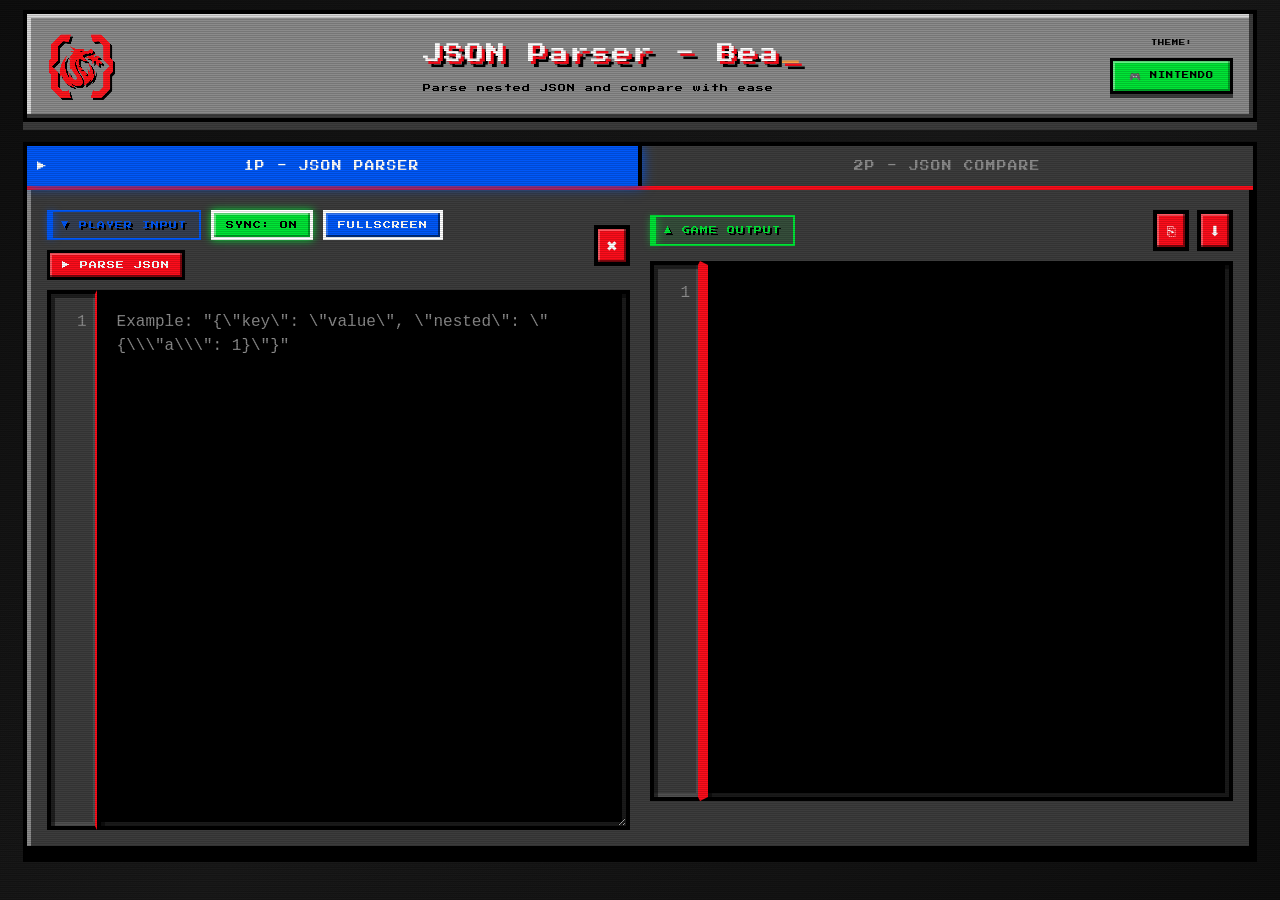
==== commit bdb36e79: "update UI and fix logic copy" ====
--- a/index.html
+++ b/index.html
@@ -60,7 +60,10 @@
                 </div>
                 <div id="errorDisplayParser" class="error-display"></div>
                 <div class="input-wrapper">
-                    <textarea id="jsonInput" rows="20"></textarea>
+                    <div class="line-numbers-wrapper">
+                        <div class="line-numbers" id="lineNumbers-jsonInput"></div>
+                        <textarea id="jsonInput" rows="20" class="content-area"></textarea>
+                    </div>
                 </div>
             </div>
 
@@ -73,7 +76,10 @@
                     </div>
                 </div>
                 <div class="output-wrapper">
-                    <pre id="jsonOutput"></pre>
+                    <div class="line-numbers-wrapper">
+                        <div class="line-numbers" id="lineNumbers-jsonOutput"></div>
+                        <pre id="jsonOutput" class="content-area"></pre>
+                    </div>
                 </div>
             </div>
         </div>
@@ -106,7 +112,10 @@
                 </div>
                 <div id="errorDisplayDiff" class="error-display"></div>
                 <div class="input-wrapper">
-                    <textarea id="jsonInputA" rows="15"></textarea>
+                    <div class="line-numbers-wrapper">
+                        <div class="line-numbers" id="lineNumbers-jsonInputA"></div>
+                        <textarea id="jsonInputA" rows="15" class="content-area"></textarea>
+                    </div>
                 </div>
             </div>
 
@@ -118,7 +127,10 @@
                     </div>
                 </div>
                 <div class="input-wrapper">
-                    <textarea id="jsonInputB" rows="15"></textarea>
+                    <div class="line-numbers-wrapper">
+                        <div class="line-numbers" id="lineNumbers-jsonInputB"></div>
+                        <textarea id="jsonInputB" rows="15" class="content-area"></textarea>
+                    </div>
                 </div>
             </div>
         </div>
@@ -145,7 +157,10 @@
                     </div>
                 </div>
                 <div class="output-wrapper">
-                    <pre id="jsonParsedA"></pre>
+                    <div class="line-numbers-wrapper">
+                        <div class="line-numbers" id="lineNumbers-jsonParsedA"></div>
+                        <pre id="jsonParsedA" class="content-area"></pre>
+                    </div>
                 </div>
             </div>
 
@@ -158,7 +173,10 @@
                     </div>
                 </div>
                 <div class="output-wrapper">
-                    <pre id="jsonParsedB"></pre>
+                    <div class="line-numbers-wrapper">
+                        <div class="line-numbers" id="lineNumbers-jsonParsedB"></div>
+                        <pre id="jsonParsedB" class="content-area"></pre>
+                    </div>
                 </div>
             </div>
         </div>
--- a/publics/styles-nintendo.css
+++ b/publics/styles-nintendo.css
@@ -590,6 +590,11 @@
     height: calc(100vh - 150px);
 }
 
+.fullscreen-mode .line-numbers-wrapper {
+    height: calc(100vh - 200px) !important;
+    min-height: calc(100vh - 200px) !important;
+}
+
 .fullscreen-mode textarea,
 .fullscreen-mode pre {
     height: calc(100vh - 200px) !important;
@@ -650,6 +655,52 @@
     border-left: 8px solid var(--nes-red);
 }
 
+/* Line Numbers - Code Editor Style */
+.line-numbers-wrapper {
+    display: flex;
+    width: 100%;
+    height: 60vh;
+    min-height: 400px;
+    position: relative;
+}
+
+.line-numbers {
+    min-width: 50px;
+    height: 100%;
+    padding: 16px 8px 16px 16px;
+    background: var(--nes-dark-gray);
+    color: var(--nes-gray);
+    font-family: 'Courier New', monospace;
+    font-size: 16px;
+    line-height: 1.5;
+    text-align: right;
+    user-select: none;
+    overflow-y: auto;
+    overflow-x: hidden;
+    border: 4px solid var(--nes-black);
+    border-right: 2px solid var(--nes-red);
+    box-shadow:
+        inset 4px 4px 0px rgba(0,0,0,0.5),
+        inset -2px -4px 0px rgba(255,255,255,0.1);
+    white-space: pre;
+}
+
+/* Hide scrollbar for line numbers */
+.line-numbers::-webkit-scrollbar {
+    display: none;
+}
+
+.line-numbers {
+    -ms-overflow-style: none;
+    scrollbar-width: none;
+}
+
+.content-area {
+    flex: 1;
+    height: 100%;
+    margin: 0 !important;
+}
+
 /* JSON Syntax Highlighting - Pixel Colors */
 .json-key {
     color: var(--nes-blue);
